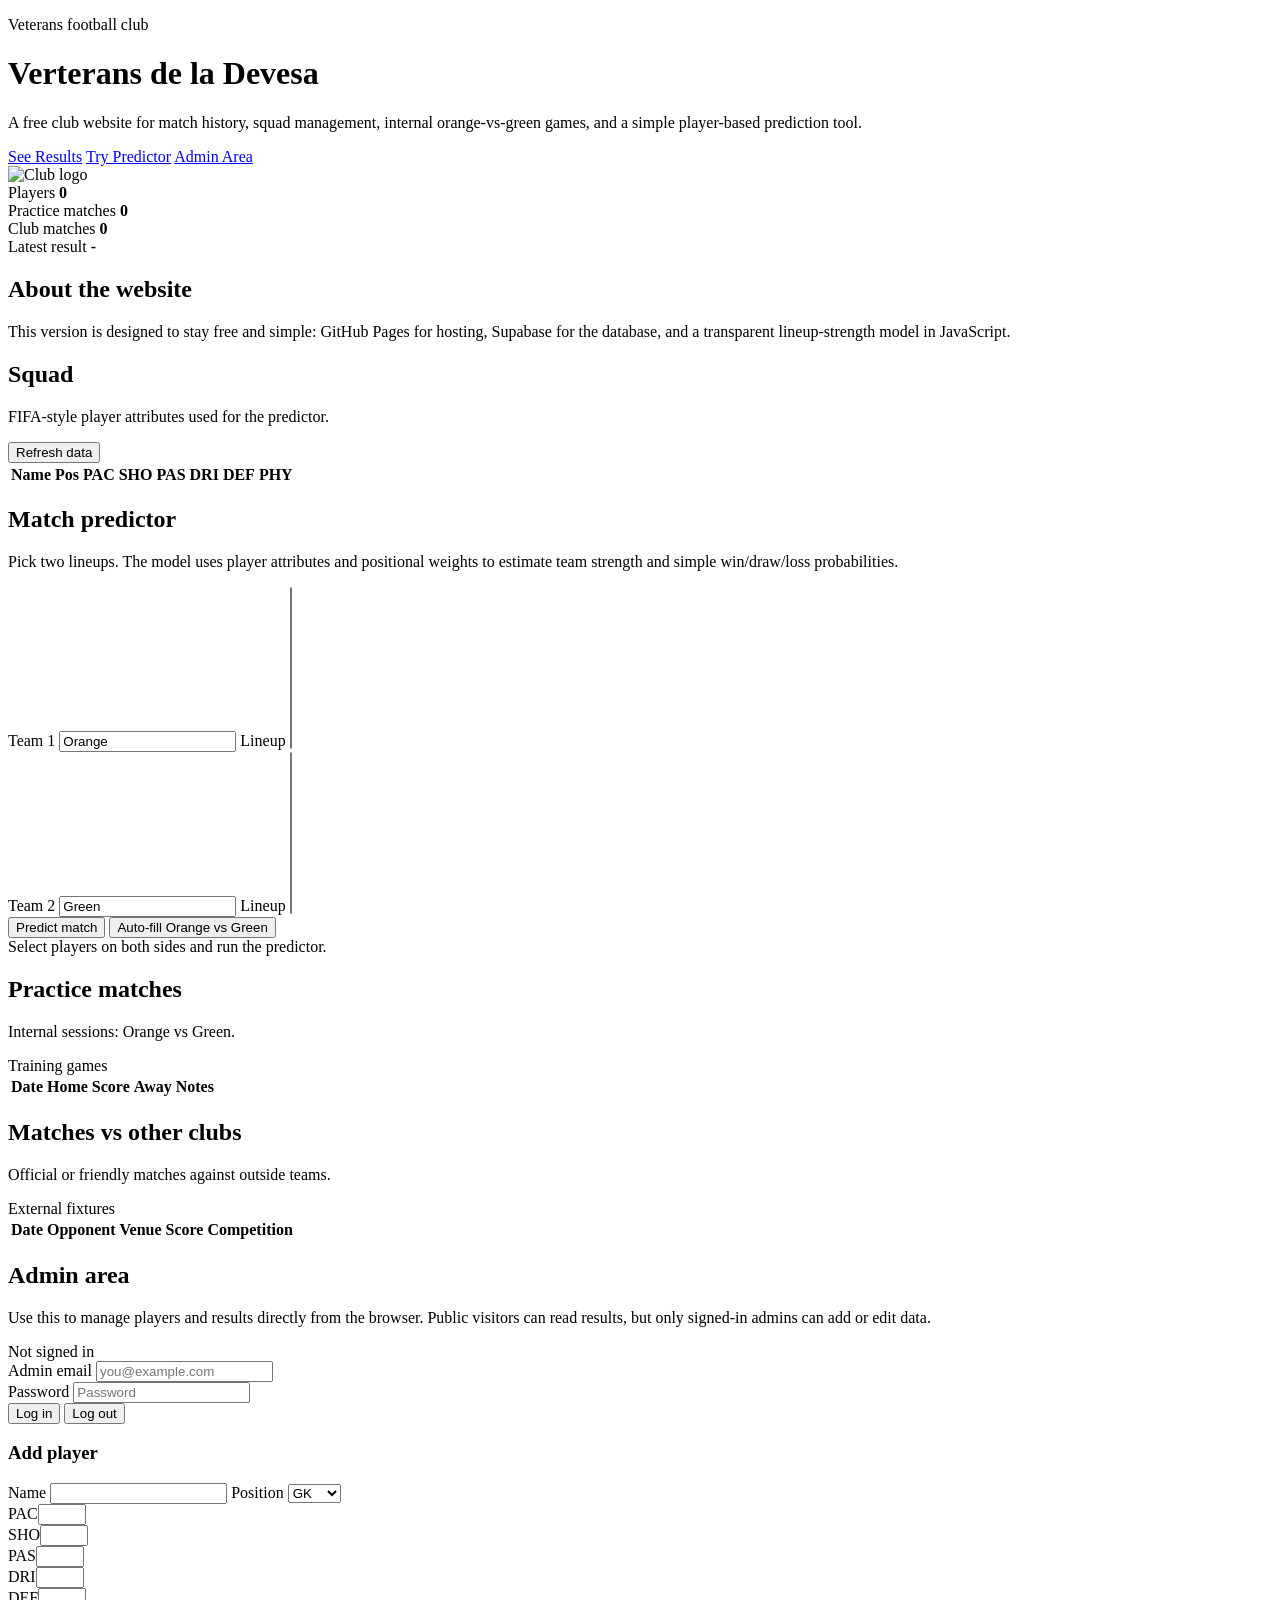
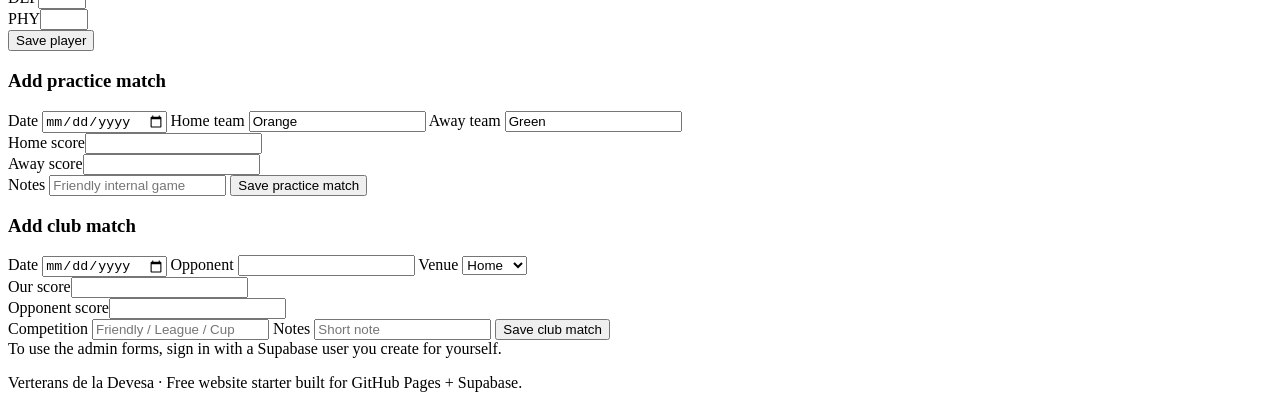
==== index.html @ 9b0118e9 "Update index.html" ====
<!DOCTYPE html>
<html lang="en">
<head>
  <meta charset="UTF-8" />
  <meta name="viewport" content="width=device-width, initial-scale=1.0" />
  <title>Verterans de la Devesa</title>
  <meta name="description" content="Official club page for Verterans de la Devesa: squad, practice matches, club fixtures, and a simple lineup predictor." />
  <link rel="stylesheet" href="styles.css" />
  <script src="https://cdn.jsdelivr.net/npm/@supabase/supabase-js@2"></script>
</head>
<body>
  <header class="hero">
    <div class="hero-inner">
      <div>
        <p class="eyebrow">Veterans football club</p>
        <h1>Verterans de la Devesa</h1>
        <p class="lead">A free club website for match history, squad management, internal orange-vs-green games, and a simple player-based prediction tool.</p>
        <div class="cta-row">
          <a href="#results" class="btn primary">See Results</a>
          <a href="#predictor" class="btn secondary">Try Predictor</a>
          <a href="#admin" class="btn ghost">Admin Area</a>
        </div>
      </div>
      <div class="logo-card">
        <img id="club-logo" src="logo-placeholder.jpeg" alt="Club logo" />
      </div>
    </div>
  </header>

  <main class="container">
    <section class="stats-grid">
      <article class="stat-card">
        <span class="stat-label">Players</span>
        <strong id="players-count">0</strong>
      </article>
      <article class="stat-card">
        <span class="stat-label">Practice matches</span>
        <strong id="practice-count">0</strong>
      </article>
      <article class="stat-card">
        <span class="stat-label">Club matches</span>
        <strong id="external-count">0</strong>
      </article>
      <article class="stat-card">
        <span class="stat-label">Latest result</span>
        <strong id="latest-result">-</strong>
      </article>
    </section>

    <section class="card" id="about">
      <div class="section-head stacked-mobile">
        <div>
          <h2>About the website</h2>
          <p class="muted">This version is designed to stay free and simple: GitHub Pages for hosting, Supabase for the database, and a transparent lineup-strength model in JavaScript.</p>
        </div>
      </div>
    </section>

    <section class="grid-2" id="squad">
      <div class="card">
        <div class="section-head stacked-mobile">
          <div>
            <h2>Squad</h2>
            <p class="muted">FIFA-style player attributes used for the predictor.</p>
          </div>
          <button id="refresh-players" class="btn small">Refresh data</button>
        </div>
        <div class="table-wrap">
          <table>
            <thead>
              <tr>
                <th>Name</th>
                <th>Pos</th>
                <th>PAC</th>
                <th>SHO</th>
                <th>PAS</th>
                <th>DRI</th>
                <th>DEF</th>
                <th>PHY</th>
              </tr>
            </thead>
            <tbody id="players-body"></tbody>
          </table>
        </div>
      </div>

      <div class="card" id="predictor">
        <h2>Match predictor</h2>
        <p class="muted">Pick two lineups. The model uses player attributes and positional weights to estimate team strength and simple win/draw/loss probabilities.</p>
        <div class="predictor-grid">
          <div>
            <label for="home-team-name">Team 1</label>
            <input id="home-team-name" value="Orange" />
            <label for="home-lineup">Lineup</label>
            <select id="home-lineup" multiple size="10"></select>
          </div>
          <div>
            <label for="away-team-name">Team 2</label>
            <input id="away-team-name" value="Green" />
            <label for="away-lineup">Lineup</label>
            <select id="away-lineup" multiple size="10"></select>
          </div>
        </div>
        <div class="predictor-actions">
          <button id="run-prediction" class="btn primary">Predict match</button>
          <button id="fill-practice-lineups" class="btn secondary">Auto-fill Orange vs Green</button>
        </div>
        <div id="prediction-result" class="result-box">Select players on both sides and run the predictor.</div>
      </div>
    </section>

    <section class="grid-2" id="results">
      <div class="card">
        <div class="section-head stacked-mobile">
          <div>
            <h2>Practice matches</h2>
            <p class="muted">Internal sessions: Orange vs Green.</p>
          </div>
          <span class="tag orange">Training games</span>
        </div>
        <div class="table-wrap">
          <table>
            <thead>
              <tr>
                <th>Date</th>
                <th>Home</th>
                <th>Score</th>
                <th>Away</th>
                <th>Notes</th>
              </tr>
            </thead>
            <tbody id="practice-body"></tbody>
          </table>
        </div>
      </div>

      <div class="card">
        <div class="section-head stacked-mobile">
          <div>
            <h2>Matches vs other clubs</h2>
            <p class="muted">Official or friendly matches against outside teams.</p>
          </div>
          <span class="tag green">External fixtures</span>
        </div>
        <div class="table-wrap">
          <table>
            <thead>
              <tr>
                <th>Date</th>
                <th>Opponent</th>
                <th>Venue</th>
                <th>Score</th>
                <th>Competition</th>
              </tr>
            </thead>
            <tbody id="external-body"></tbody>
          </table>
        </div>
      </div>
    </section>

    <section class="card" id="admin">
      <div class="section-head stacked-mobile">
        <div>
          <h2>Admin area</h2>
          <p class="muted">Use this to manage players and results directly from the browser. Public visitors can read results, but only signed-in admins can add or edit data.</p>
        </div>
        <div class="admin-status" id="auth-status">Not signed in</div>
      </div>

      <div class="admin-login-grid">
        <div>
          <label for="admin-email">Admin email</label>
          <input id="admin-email" type="email" placeholder="you@example.com" />
        </div>
        <div>
          <label for="admin-password">Password</label>
          <input id="admin-password" type="password" placeholder="Password" />
        </div>
      </div>
      <div class="cta-row admin-actions">
        <button id="login-btn" class="btn primary">Log in</button>
        <button id="logout-btn" class="btn secondary">Log out</button>
      </div>

      <div id="admin-panels" class="admin-panels hidden">
        <div class="grid-3">
          <form id="player-form" class="card inset-card">
            <h3>Add player</h3>
            <label>Name</label>
            <input name="name" required />
            <label>Position</label>
            <select name="position" required>
              <option value="GK">GK</option>
              <option value="CB">CB</option>
              <option value="LB">LB</option>
              <option value="RB">RB</option>
              <option value="CDM">CDM</option>
              <option value="CM">CM</option>
              <option value="CAM">CAM</option>
              <option value="LW">LW</option>
              <option value="RW">RW</option>
              <option value="ST">ST</option>
            </select>
            <div class="mini-grid">
              <div><label>PAC</label><input name="pace" type="number" min="1" max="99" required /></div>
              <div><label>SHO</label><input name="shooting" type="number" min="1" max="99" required /></div>
              <div><label>PAS</label><input name="passing" type="number" min="1" max="99" required /></div>
              <div><label>DRI</label><input name="dribbling" type="number" min="1" max="99" required /></div>
              <div><label>DEF</label><input name="defending" type="number" min="1" max="99" required /></div>
              <div><label>PHY</label><input name="physical" type="number" min="1" max="99" required /></div>
            </div>
            <button class="btn primary full-width" type="submit">Save player</button>
          </form>

          <form id="practice-form" class="card inset-card">
            <h3>Add practice match</h3>
            <label>Date</label>
            <input name="match_date" type="date" required />
            <label>Home team</label>
            <input name="home_team" value="Orange" required />
            <label>Away team</label>
            <input name="away_team" value="Green" required />
            <div class="mini-grid two-col">
              <div><label>Home score</label><input name="home_score" type="number" min="0" required /></div>
              <div><label>Away score</label><input name="away_score" type="number" min="0" required /></div>
            </div>
            <label>Notes</label>
            <input name="notes" placeholder="Friendly internal game" />
            <button class="btn primary full-width" type="submit">Save practice match</button>
          </form>

          <form id="external-form" class="card inset-card">
            <h3>Add club match</h3>
            <label>Date</label>
            <input name="match_date" type="date" required />
            <label>Opponent</label>
            <input name="opponent_name" required />
            <label>Venue</label>
            <select name="venue" required>
              <option value="Home">Home</option>
              <option value="Away">Away</option>
              <option value="Neutral">Neutral</option>
            </select>
            <div class="mini-grid two-col">
              <div><label>Our score</label><input name="our_score" type="number" min="0" required /></div>
              <div><label>Opponent score</label><input name="opponent_score" type="number" min="0" required /></div>
            </div>
            <label>Competition</label>
            <input name="competition" placeholder="Friendly / League / Cup" />
            <label>Notes</label>
            <input name="notes" placeholder="Short note" />
            <button class="btn primary full-width" type="submit">Save club match</button>
          </form>
        </div>
      </div>

      <div id="admin-message" class="result-box muted">To use the admin forms, sign in with a Supabase user you create for yourself.</div>
    </section>
  </main>

  <footer class="site-footer">
    <div class="container footer-inner">
      <p>Verterans de la Devesa · Free website starter built for GitHub Pages + Supabase.</p>
    </div>
  </footer>

  <script src="config.js"></script>
  <script src="app.js"></script>
</body>
</html>
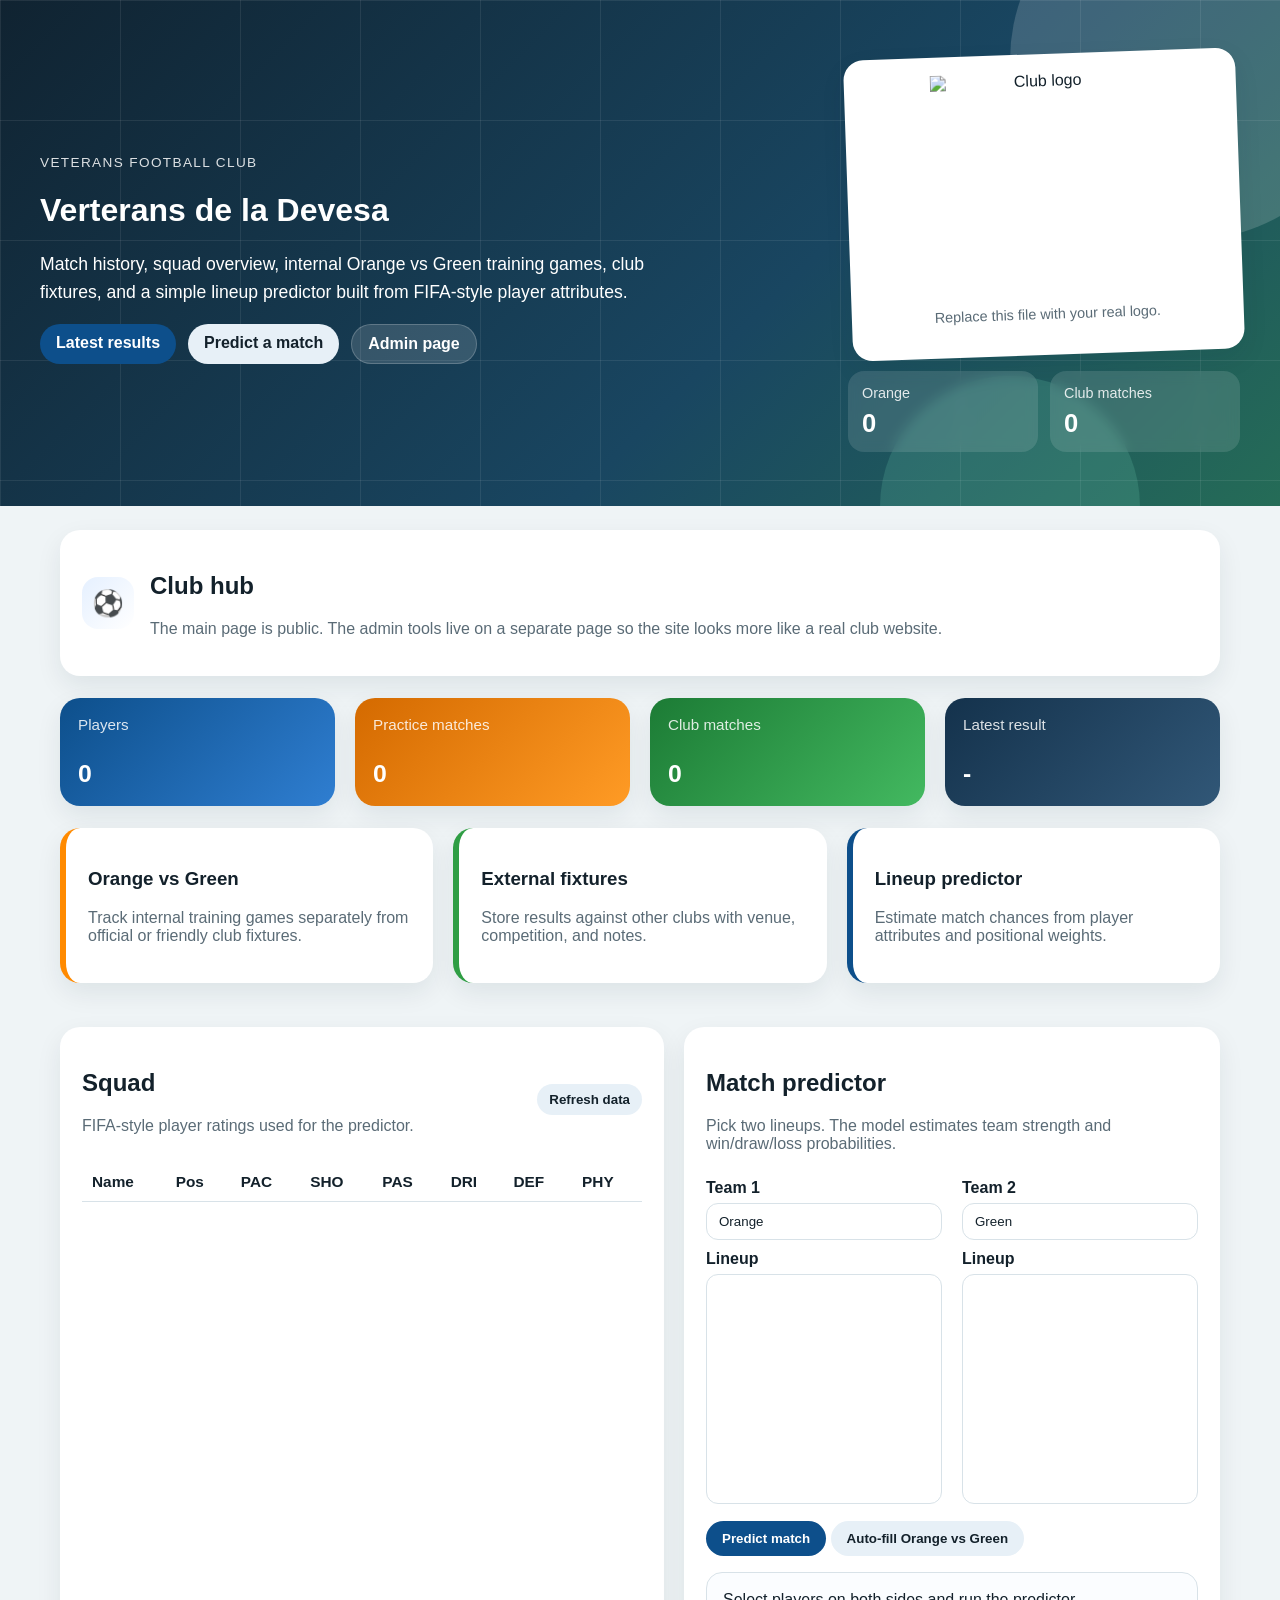
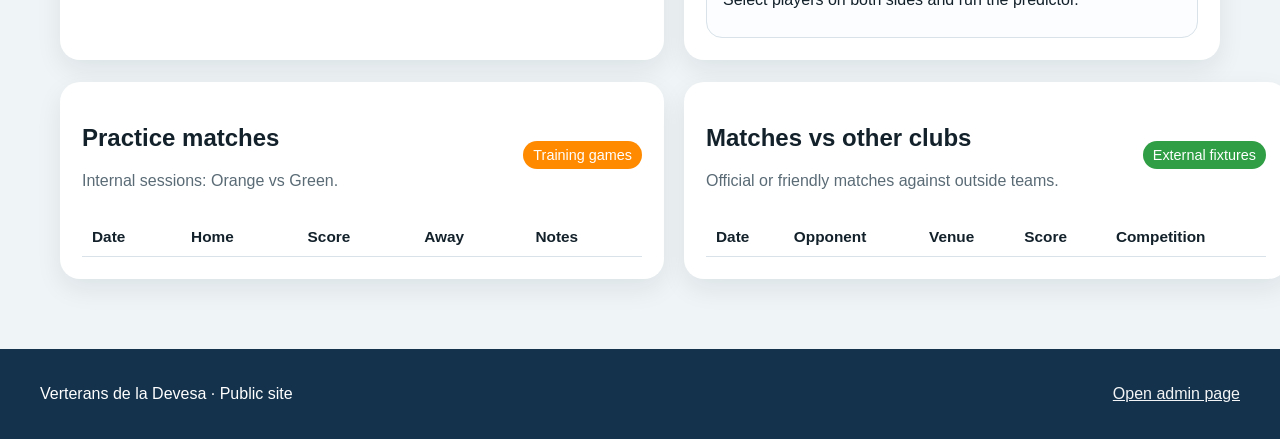
==== commit b797ee86: "updates" ====
--- a/index.html
+++ b/index.html
@@ -4,56 +4,79 @@
   <meta charset="UTF-8" />
   <meta name="viewport" content="width=device-width, initial-scale=1.0" />
   <title>Verterans de la Devesa</title>
-  <meta name="description" content="Official club page for Verterans de la Devesa: squad, practice matches, club fixtures, and a simple lineup predictor." />
+  <meta name="description" content="Official club page for Verterans de la Devesa: squad, match history, and a simple player-based match predictor." />
   <link rel="stylesheet" href="styles.css" />
   <script src="https://cdn.jsdelivr.net/npm/@supabase/supabase-js@2"></script>
 </head>
-<body>
-  <header class="hero">
+<body class="public-page">
+  <header class="hero hero-graphic">
+    <div class="hero-overlay"></div>
     <div class="hero-inner">
       <div>
         <p class="eyebrow">Veterans football club</p>
         <h1>Verterans de la Devesa</h1>
-        <p class="lead">A free club website for match history, squad management, internal orange-vs-green games, and a simple player-based prediction tool.</p>
+        <p class="lead">Match history, squad overview, internal Orange vs Green training games, club fixtures, and a simple lineup predictor built from FIFA-style player attributes.</p>
         <div class="cta-row">
-          <a href="#results" class="btn primary">See Results</a>
-          <a href="#predictor" class="btn secondary">Try Predictor</a>
-          <a href="#admin" class="btn ghost">Admin Area</a>
+          <a href="#results" class="btn primary">Latest results</a>
+          <a href="#predictor" class="btn secondary">Predict a match</a>
+          <a href="admin.html" class="btn ghost">Admin page</a>
         </div>
       </div>
-      <div class="logo-card">
-        <img id="club-logo" src="logo-placeholder.jpeg" alt="Club logo" />
+      <div class="hero-side">
+        <div class="logo-card floating-card">
+          <img id="club-logo" src="logo-placeholder.png" alt="Club logo" />
+          <p class="muted small-text">Replace this file with your real logo.</p>
+        </div>
+        <div class="mini-scoreboard">
+          <div><span>Orange</span><strong id="hero-practice-count">0</strong></div>
+          <div><span>Club matches</span><strong id="hero-external-count">0</strong></div>
+        </div>
       </div>
     </div>
+    <div class="pitch-lines"></div>
   </header>
 
   <main class="container">
+    <section class="feature-banner card">
+      <div class="feature-icon">⚽</div>
+      <div>
+        <h2>Club hub</h2>
+        <p class="muted">The main page is public. The admin tools live on a separate page so the site looks more like a real club website.</p>
+      </div>
+    </section>
+
     <section class="stats-grid">
-      <article class="stat-card">
+      <article class="stat-card gradient-blue">
         <span class="stat-label">Players</span>
         <strong id="players-count">0</strong>
       </article>
-      <article class="stat-card">
+      <article class="stat-card gradient-orange">
         <span class="stat-label">Practice matches</span>
         <strong id="practice-count">0</strong>
       </article>
-      <article class="stat-card">
+      <article class="stat-card gradient-green">
         <span class="stat-label">Club matches</span>
         <strong id="external-count">0</strong>
       </article>
-      <article class="stat-card">
+      <article class="stat-card gradient-dark">
         <span class="stat-label">Latest result</span>
         <strong id="latest-result">-</strong>
       </article>
     </section>
 
-    <section class="card" id="about">
-      <div class="section-head stacked-mobile">
-        <div>
-          <h2>About the website</h2>
-          <p class="muted">This version is designed to stay free and simple: GitHub Pages for hosting, Supabase for the database, and a transparent lineup-strength model in JavaScript.</p>
-        </div>
-      </div>
+    <section class="highlights-grid">
+      <article class="card accent-card accent-orange">
+        <h3>Orange vs Green</h3>
+        <p class="muted">Track internal training games separately from official or friendly club fixtures.</p>
+      </article>
+      <article class="card accent-card accent-green">
+        <h3>External fixtures</h3>
+        <p class="muted">Store results against other clubs with venue, competition, and notes.</p>
+      </article>
+      <article class="card accent-card accent-blue">
+        <h3>Lineup predictor</h3>
+        <p class="muted">Estimate match chances from player attributes and positional weights.</p>
+      </article>
     </section>
 
     <section class="grid-2" id="squad">
@@ -61,7 +84,7 @@
         <div class="section-head stacked-mobile">
           <div>
             <h2>Squad</h2>
-            <p class="muted">FIFA-style player attributes used for the predictor.</p>
+            <p class="muted">FIFA-style player ratings used for the predictor.</p>
           </div>
           <button id="refresh-players" class="btn small">Refresh data</button>
         </div>
@@ -86,7 +109,7 @@
 
       <div class="card" id="predictor">
         <h2>Match predictor</h2>
-        <p class="muted">Pick two lineups. The model uses player attributes and positional weights to estimate team strength and simple win/draw/loss probabilities.</p>
+        <p class="muted">Pick two lineups. The model estimates team strength and win/draw/loss probabilities.</p>
         <div class="predictor-grid">
           <div>
             <label for="home-team-name">Team 1</label>
@@ -158,110 +181,12 @@
         </div>
       </div>
     </section>
-
-    <section class="card" id="admin">
-      <div class="section-head stacked-mobile">
-        <div>
-          <h2>Admin area</h2>
-          <p class="muted">Use this to manage players and results directly from the browser. Public visitors can read results, but only signed-in admins can add or edit data.</p>
-        </div>
-        <div class="admin-status" id="auth-status">Not signed in</div>
-      </div>
-
-      <div class="admin-login-grid">
-        <div>
-          <label for="admin-email">Admin email</label>
-          <input id="admin-email" type="email" placeholder="you@example.com" />
-        </div>
-        <div>
-          <label for="admin-password">Password</label>
-          <input id="admin-password" type="password" placeholder="Password" />
-        </div>
-      </div>
-      <div class="cta-row admin-actions">
-        <button id="login-btn" class="btn primary">Log in</button>
-        <button id="logout-btn" class="btn secondary">Log out</button>
-      </div>
-
-      <div id="admin-panels" class="admin-panels hidden">
-        <div class="grid-3">
-          <form id="player-form" class="card inset-card">
-            <h3>Add player</h3>
-            <label>Name</label>
-            <input name="name" required />
-            <label>Position</label>
-            <select name="position" required>
-              <option value="GK">GK</option>
-              <option value="CB">CB</option>
-              <option value="LB">LB</option>
-              <option value="RB">RB</option>
-              <option value="CDM">CDM</option>
-              <option value="CM">CM</option>
-              <option value="CAM">CAM</option>
-              <option value="LW">LW</option>
-              <option value="RW">RW</option>
-              <option value="ST">ST</option>
-            </select>
-            <div class="mini-grid">
-              <div><label>PAC</label><input name="pace" type="number" min="1" max="99" required /></div>
-              <div><label>SHO</label><input name="shooting" type="number" min="1" max="99" required /></div>
-              <div><label>PAS</label><input name="passing" type="number" min="1" max="99" required /></div>
-              <div><label>DRI</label><input name="dribbling" type="number" min="1" max="99" required /></div>
-              <div><label>DEF</label><input name="defending" type="number" min="1" max="99" required /></div>
-              <div><label>PHY</label><input name="physical" type="number" min="1" max="99" required /></div>
-            </div>
-            <button class="btn primary full-width" type="submit">Save player</button>
-          </form>
-
-          <form id="practice-form" class="card inset-card">
-            <h3>Add practice match</h3>
-            <label>Date</label>
-            <input name="match_date" type="date" required />
-            <label>Home team</label>
-            <input name="home_team" value="Orange" required />
-            <label>Away team</label>
-            <input name="away_team" value="Green" required />
-            <div class="mini-grid two-col">
-              <div><label>Home score</label><input name="home_score" type="number" min="0" required /></div>
-              <div><label>Away score</label><input name="away_score" type="number" min="0" required /></div>
-            </div>
-            <label>Notes</label>
-            <input name="notes" placeholder="Friendly internal game" />
-            <button class="btn primary full-width" type="submit">Save practice match</button>
-          </form>
-
-          <form id="external-form" class="card inset-card">
-            <h3>Add club match</h3>
-            <label>Date</label>
-            <input name="match_date" type="date" required />
-            <label>Opponent</label>
-            <input name="opponent_name" required />
-            <label>Venue</label>
-            <select name="venue" required>
-              <option value="Home">Home</option>
-              <option value="Away">Away</option>
-              <option value="Neutral">Neutral</option>
-            </select>
-            <div class="mini-grid two-col">
-              <div><label>Our score</label><input name="our_score" type="number" min="0" required /></div>
-              <div><label>Opponent score</label><input name="opponent_score" type="number" min="0" required /></div>
-            </div>
-            <label>Competition</label>
-            <input name="competition" placeholder="Friendly / League / Cup" />
-            <label>Notes</label>
-            <input name="notes" placeholder="Short note" />
-            <button class="btn primary full-width" type="submit">Save club match</button>
-          </form>
-        </div>
-      </div>
-
-      <div id="admin-message" class="result-box muted">To use the admin forms, sign in with a Supabase user you create for yourself.</div>
-    </section>
   </main>
 
   <footer class="site-footer">
     <div class="container footer-inner">
-      <p>Verterans de la Devesa · Free website starter built for GitHub Pages + Supabase.</p>
+      <p>Verterans de la Devesa · Public site</p>
+      <a href="admin.html" class="footer-link">Open admin page</a>
     </div>
   </footer>
 
--- a/styles.css
+++ b/styles.css
@@ -0,0 +1,101 @@
+:root {
+  --bg: #eff4f6;
+  --card: #ffffff;
+  --text: #13212b;
+  --muted: #5a6b76;
+  --line: #d8e2e8;
+  --primary: #0d4f8b;
+  --primary-2: #14324c;
+  --orange: #ff8a00;
+  --green: #2f9e44;
+  --danger: #ba2d2d;
+  --success: #16794a;
+}
+* { box-sizing: border-box; }
+html { scroll-behavior: smooth; }
+body { margin: 0; font-family: Inter, Arial, sans-serif; color: var(--text); background: var(--bg); }
+a { color: inherit; }
+.hero { position: relative; overflow: hidden; background: linear-gradient(135deg, #102331, #194661 60%, #256c57); color: white; padding: 54px 20px; }
+.hero-graphic::before, .hero-graphic::after { content: ''; position: absolute; border-radius: 50%; opacity: .16; }
+.hero-graphic::before { width: 360px; height: 360px; background: #fff; right: -90px; top: -120px; }
+.hero-graphic::after { width: 260px; height: 260px; background: #7ee7c1; right: 140px; bottom: -130px; }
+.pitch-lines { position: absolute; inset: 0; background-image: linear-gradient(rgba(255,255,255,.08) 1px, transparent 1px), linear-gradient(90deg, rgba(255,255,255,.08) 1px, transparent 1px); background-size: 120px 120px; pointer-events: none; }
+.hero-inner, .container { max-width: 1200px; margin: 0 auto; position: relative; z-index: 1; }
+.hero-inner { display: grid; grid-template-columns: 2fr 1fr; gap: 24px; align-items: center; }
+.eyebrow { text-transform: uppercase; letter-spacing: .10em; opacity: .85; font-size: .85rem; }
+.eyebrow.dark { color: var(--primary); }
+.lead { font-size: 1.1rem; line-height: 1.6; max-width: 62ch; }
+.logo-card, .card, .stat-card { background: var(--card); border-radius: 20px; box-shadow: 0 10px 26px rgba(16, 35, 49, .08); }
+.logo-card { color: var(--text); padding: 18px; text-align: center; }
+.logo-card img { width: 100%; max-width: 220px; aspect-ratio: 1; object-fit: contain; display: block; margin: 0 auto 12px; }
+.floating-card { transform: rotate(-2deg); }
+.hero-side { display: grid; gap: 16px; }
+.mini-scoreboard { display: grid; grid-template-columns: 1fr 1fr; gap: 12px; }
+.mini-scoreboard > div { background: rgba(255,255,255,.12); backdrop-filter: blur(6px); border-radius: 16px; padding: 14px; }
+.mini-scoreboard span { display: block; font-size: .9rem; opacity: .86; }
+.mini-scoreboard strong { display: block; margin-top: 8px; font-size: 1.6rem; }
+.container { padding: 24px 20px 48px; }
+.card { padding: 22px; margin-bottom: 22px; }
+.inset-card { background: #fbfdff; border: 1px solid var(--line); box-shadow: none; margin-bottom: 0; }
+.feature-banner { display: flex; align-items: center; gap: 16px; }
+.feature-icon { width: 52px; height: 52px; border-radius: 16px; display: grid; place-items: center; font-size: 1.6rem; background: linear-gradient(135deg, #e5f0ff, #ffffff); }
+.stats-grid, .grid-2, .grid-3, .predictor-grid, .mini-grid, .admin-login-grid, .highlights-grid { display: grid; gap: 20px; }
+.stats-grid { grid-template-columns: repeat(4, 1fr); margin-bottom: 22px; }
+.highlights-grid { grid-template-columns: repeat(3, 1fr); margin-bottom: 22px; }
+.stat-card { padding: 18px; min-height: 108px; display: flex; flex-direction: column; justify-content: space-between; color: white; }
+.gradient-blue { background: linear-gradient(135deg, #0d4f8b, #2f7ed1); }
+.gradient-orange { background: linear-gradient(135deg, #d46a00, #ff9b25); }
+.gradient-green { background: linear-gradient(135deg, #1c7b35, #43b960); }
+.gradient-dark { background: linear-gradient(135deg, #14324c, #315777); }
+.stat-label { color: rgba(255,255,255,.85); font-size: .95rem; }
+.stat-card strong { font-size: 1.55rem; }
+.grid-2 { grid-template-columns: 1fr 1fr; }
+.grid-3 { grid-template-columns: repeat(3, 1fr); }
+.predictor-grid, .admin-login-grid { grid-template-columns: 1fr 1fr; }
+.mini-grid { grid-template-columns: repeat(3, 1fr); }
+.mini-grid.two-col { grid-template-columns: 1fr 1fr; }
+.section-head { display: flex; justify-content: space-between; align-items: center; gap: 12px; margin-bottom: 12px; }
+.btn { border: none; border-radius: 999px; padding: 10px 16px; cursor: pointer; text-decoration: none; display: inline-block; font-weight: 600; }
+.btn.primary { background: var(--primary); color: white; }
+.btn.secondary, .btn.small { background: #e7f0f7; color: var(--text); }
+.btn.ghost { background: rgba(255,255,255,.14); color: white; border: 1px solid rgba(255,255,255,.2); }
+.btn.small { padding: 8px 12px; }
+.btn.danger { background: #ffe7e7; color: #8f1d1d; }
+.cta-row { display: flex; flex-wrap: wrap; gap: 12px; margin-top: 18px; }
+.table-wrap { overflow-x: auto; }
+table { width: 100%; border-collapse: collapse; min-width: 560px; }
+th, td { text-align: left; padding: 10px; border-bottom: 1px solid var(--line); font-size: .96rem; }
+label { display: block; margin: 10px 0 6px; font-weight: 600; }
+input, select { width: 100%; border: 1px solid var(--line); border-radius: 12px; padding: 10px 12px; background: white; color: var(--text); }
+select[multiple] { min-height: 230px; }
+.predictor-actions, .admin-actions { margin-top: 16px; }
+.result-box { margin-top: 16px; padding: 14px 16px; border: 1px solid var(--line); border-radius: 16px; background: #fbfdff; min-height: 66px; line-height: 1.6; }
+.tag { display: inline-block; border-radius: 999px; padding: 6px 10px; font-size: .9rem; color: white; white-space: nowrap; }
+.tag.orange { background: var(--orange); }
+.tag.green { background: var(--green); }
+.admin-status { padding: 8px 12px; border-radius: 999px; background: #eef6ff; font-weight: 600; }
+.hidden { display: none !important; }
+.full-width { width: 100%; margin-top: 14px; }
+.muted { color: var(--muted); }
+.small-text { font-size: .9rem; }
+.site-footer { padding: 20px; background: var(--primary-2); color: white; }
+.footer-inner { padding: 0; display:flex; justify-content:space-between; align-items:center; gap:12px; }
+.footer-link { opacity:.95; }
+.success { color: var(--success); }
+.error { color: var(--danger); }
+.accent-card { border-left: 6px solid transparent; }
+.accent-card.accent-orange { border-left-color: var(--orange); }
+.accent-card.accent-green { border-left-color: var(--green); }
+.accent-card.accent-blue { border-left-color: var(--primary); }
+.admin-topbar { background: white; border-bottom: 1px solid var(--line); }
+.admin-topbar-inner { display:flex; justify-content:space-between; align-items:center; gap:20px; padding-top:22px; padding-bottom:22px; }
+.list-stack { display:grid; gap:12px; }
+.manage-item { border:1px solid var(--line); border-radius:16px; padding:12px; background:#fbfdff; }
+.manage-item h4 { margin:0 0 6px; }
+.manage-item p { margin: 4px 0; }
+.item-actions { margin-top:10px; display:flex; justify-content:flex-end; }
+@media (max-width: 980px) {
+  .hero-inner, .grid-2, .grid-3, .predictor-grid, .stats-grid, .mini-grid, .admin-login-grid, .highlights-grid, .mini-scoreboard, .admin-topbar-inner, .feature-banner { grid-template-columns: 1fr; display:grid; }
+  .stacked-mobile { align-items: flex-start; }
+  .footer-inner { flex-direction:column; align-items:flex-start; }
+}
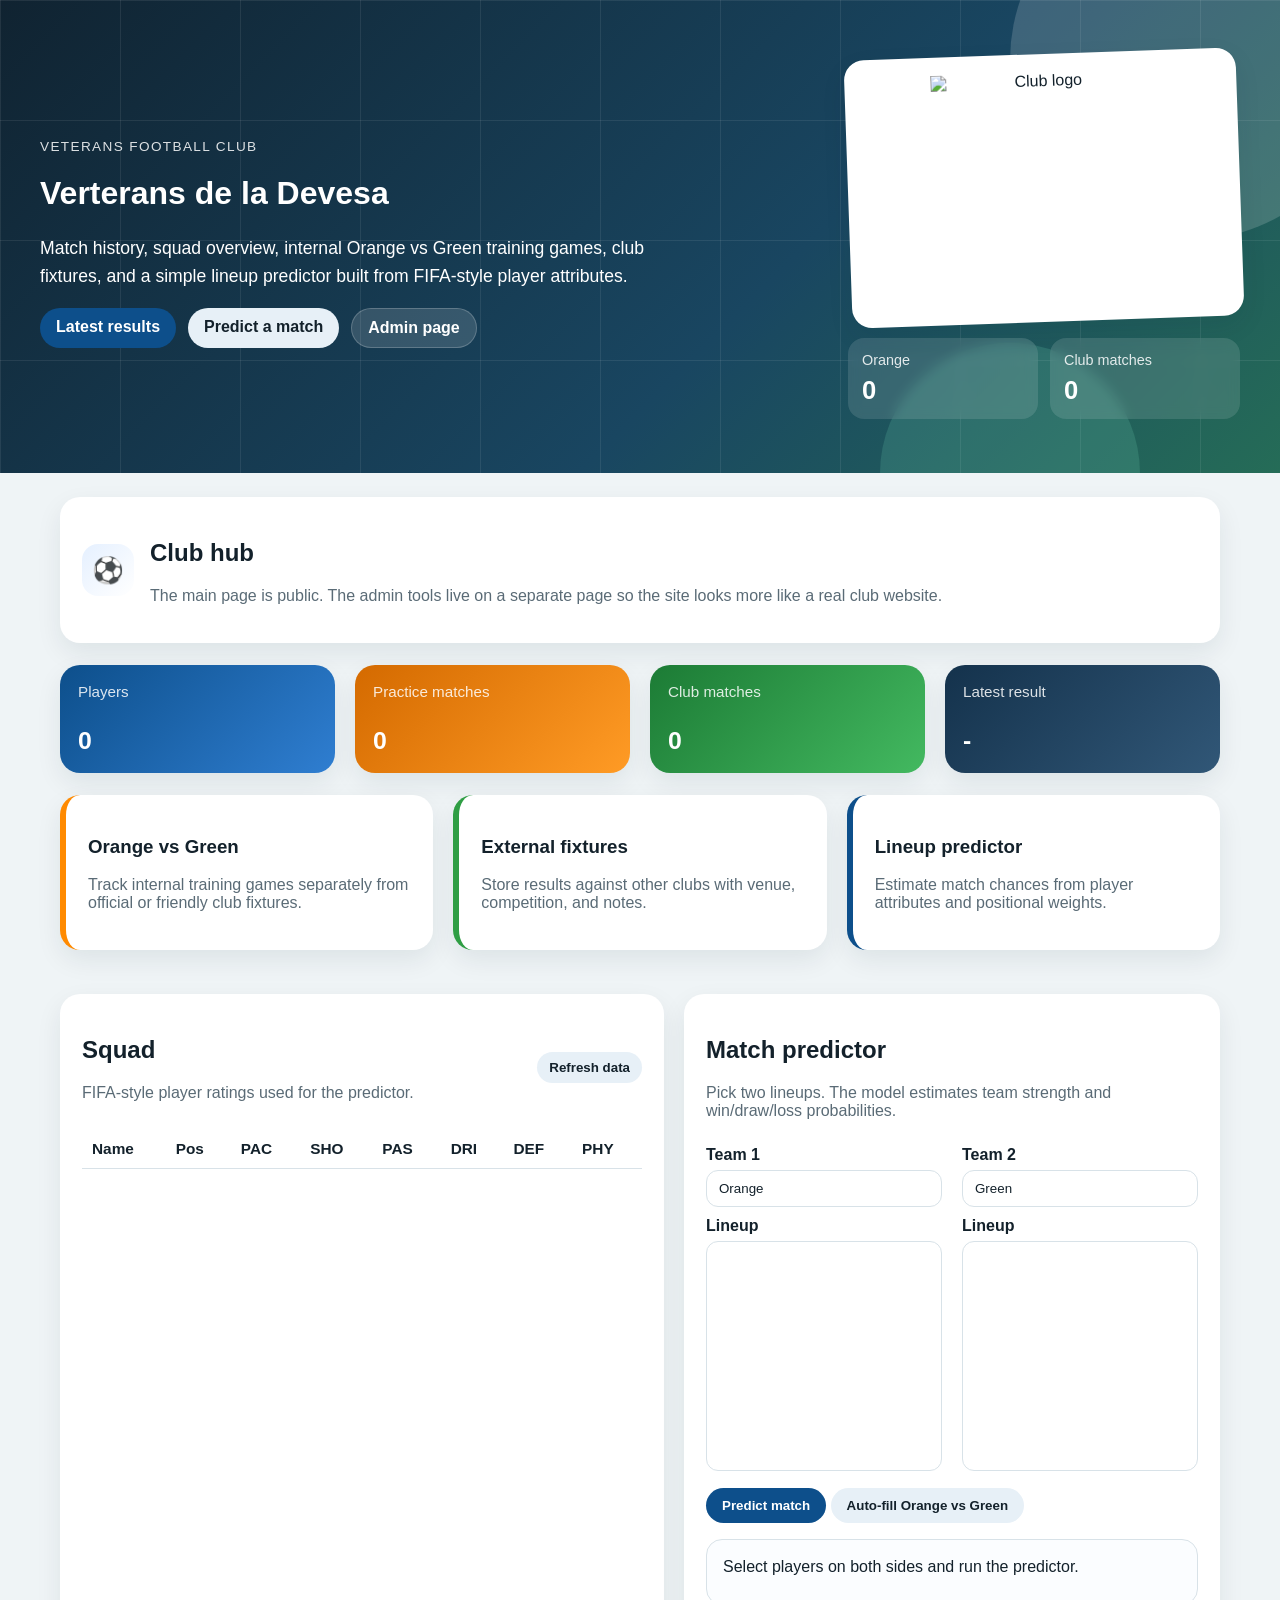
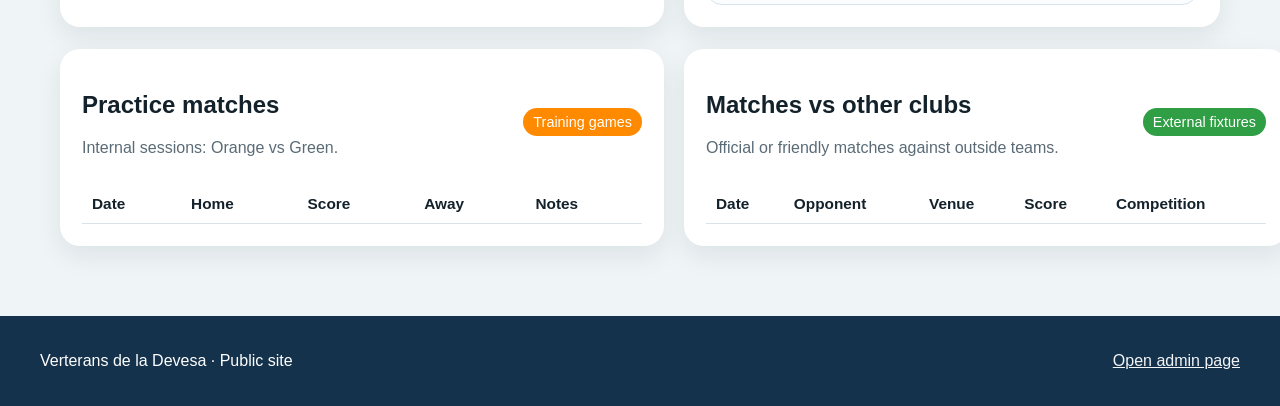
==== commit 1243d396: "Update index.html" ====
--- a/index.html
+++ b/index.html
@@ -24,8 +24,7 @@
       </div>
       <div class="hero-side">
         <div class="logo-card floating-card">
-          <img id="club-logo" src="logo-placeholder.png" alt="Club logo" />
-          <p class="muted small-text">Replace this file with your real logo.</p>
+          <img id="club-logo" src="logo-placeholder.jpeg" alt="Club logo" />
         </div>
         <div class="mini-scoreboard">
           <div><span>Orange</span><strong id="hero-practice-count">0</strong></div>
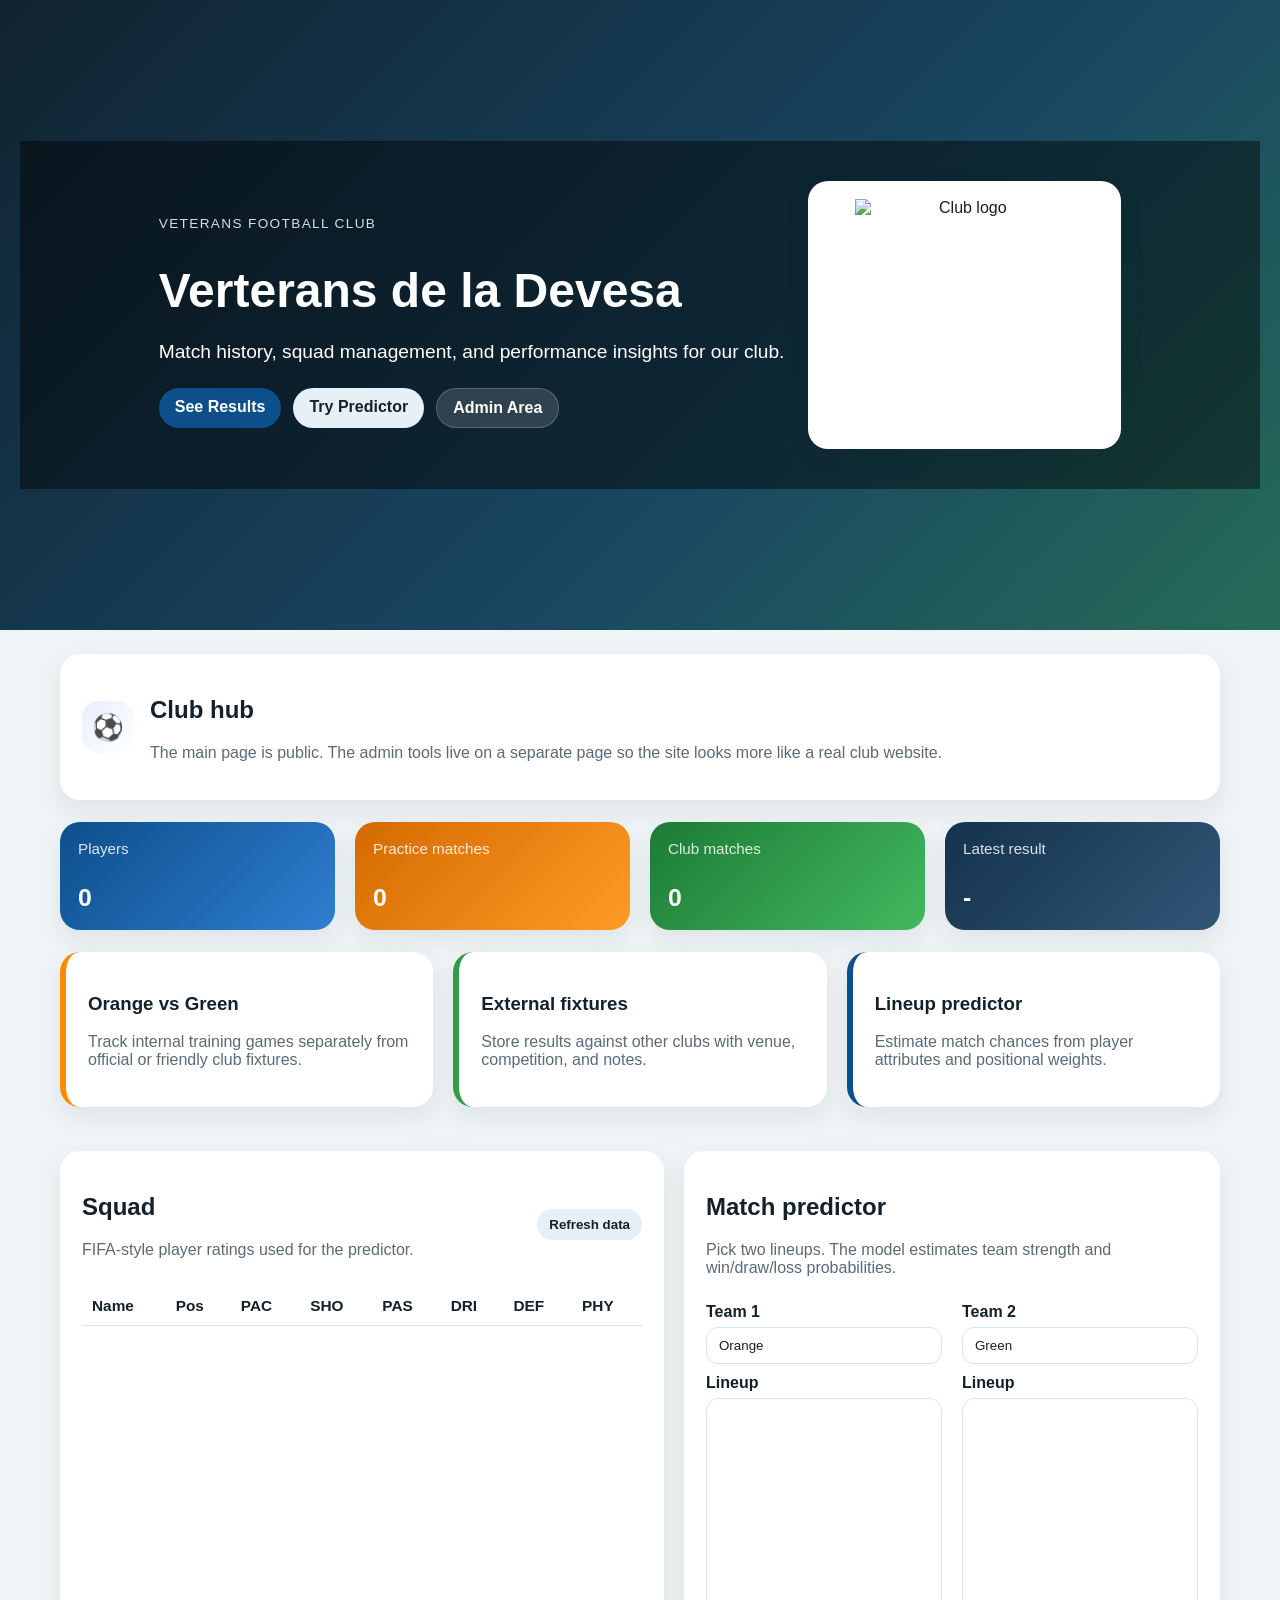
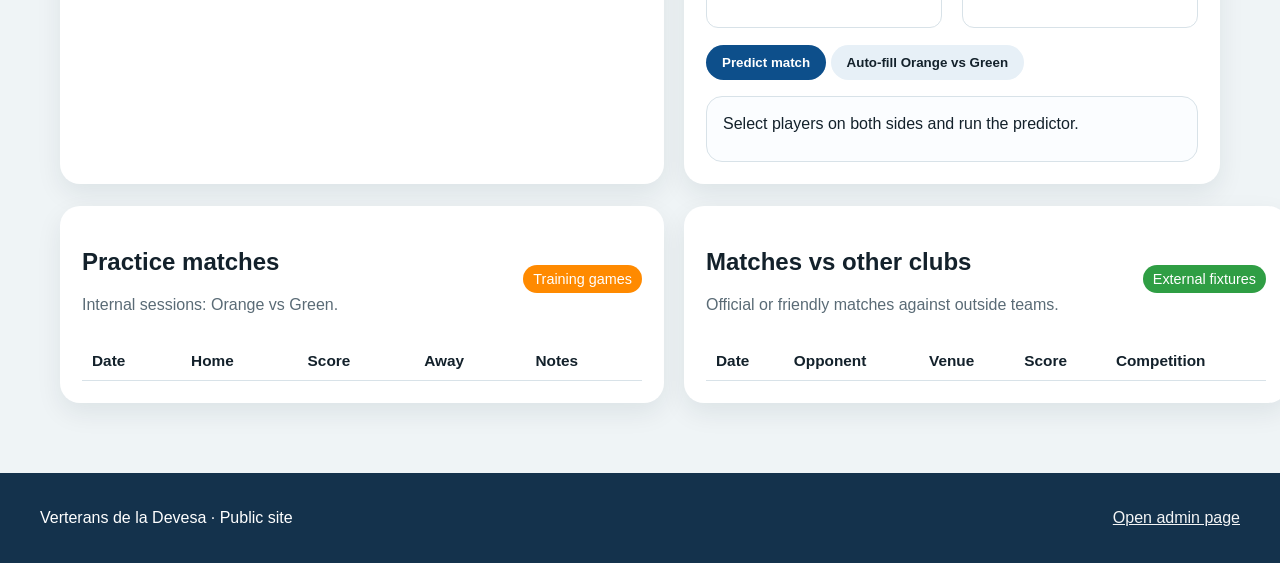
==== commit c45063fe: "Update index.html" ====
--- a/index.html
+++ b/index.html
@@ -9,31 +9,28 @@
   <script src="https://cdn.jsdelivr.net/npm/@supabase/supabase-js@2"></script>
 </head>
 <body class="public-page">
-  <header class="hero hero-graphic">
-    <div class="hero-overlay"></div>
+<header class="hero">
+  <div class="hero-overlay">
     <div class="hero-inner">
-      <div>
+      <div class="hero-text">
         <p class="eyebrow">Veterans football club</p>
         <h1>Verterans de la Devesa</h1>
-        <p class="lead">Match history, squad overview, internal Orange vs Green training games, club fixtures, and a simple lineup predictor built from FIFA-style player attributes.</p>
+        <p class="lead">
+          Match history, squad management, and performance insights for our club.
+        </p>
         <div class="cta-row">
-          <a href="#results" class="btn primary">Latest results</a>
-          <a href="#predictor" class="btn secondary">Predict a match</a>
-          <a href="admin.html" class="btn ghost">Admin page</a>
+          <a href="#results" class="btn primary">See Results</a>
+          <a href="#predictor" class="btn secondary">Try Predictor</a>
+          <a href="admin.html" class="btn ghost">Admin Area</a>
         </div>
       </div>
-      <div class="hero-side">
-        <div class="logo-card floating-card">
-          <img id="club-logo" src="logo-placeholder.jpeg" alt="Club logo" />
-        </div>
-        <div class="mini-scoreboard">
-          <div><span>Orange</span><strong id="hero-practice-count">0</strong></div>
-          <div><span>Club matches</span><strong id="hero-external-count">0</strong></div>
-        </div>
+
+      <div class="logo-card">
+        <img id="club-logo" src="logo-placeholder.jpeg" alt="Club logo" />
       </div>
     </div>
-    <div class="pitch-lines"></div>
-  </header>
+  </div>
+</header>
 
   <main class="container">
     <section class="feature-banner card">
--- a/styles.css
+++ b/styles.css
@@ -15,6 +15,38 @@
 html { scroll-behavior: smooth; }
 body { margin: 0; font-family: Inter, Arial, sans-serif; color: var(--text); background: var(--bg); }
 a { color: inherit; }
+.hero {
+  position: relative;
+  min-height: 70vh;
+  background: url('team-photo.jpeg') center/cover no-repeat;
+  display: flex;
+  align-items: center;
+  justify-content: center;
+}
+
+.hero-overlay {
+  width: 100%;
+  height: 100%;
+  background: rgba(0, 0, 0, 0.45); /* dark overlay */
+  display: flex;
+  align-items: center;
+}
+
+.hero-inner {
+  color: white;
+  padding: 40px;
+  max-width: 900px;
+}
+
+.hero h1 {
+  font-size: 3rem;
+  margin-bottom: 10px;
+}
+
+.hero .lead {
+  font-size: 1.2rem;
+  margin-bottom: 20px;
+}
 .hero { position: relative; overflow: hidden; background: linear-gradient(135deg, #102331, #194661 60%, #256c57); color: white; padding: 54px 20px; }
 .hero-graphic::before, .hero-graphic::after { content: ''; position: absolute; border-radius: 50%; opacity: .16; }
 .hero-graphic::before { width: 360px; height: 360px; background: #fff; right: -90px; top: -120px; }
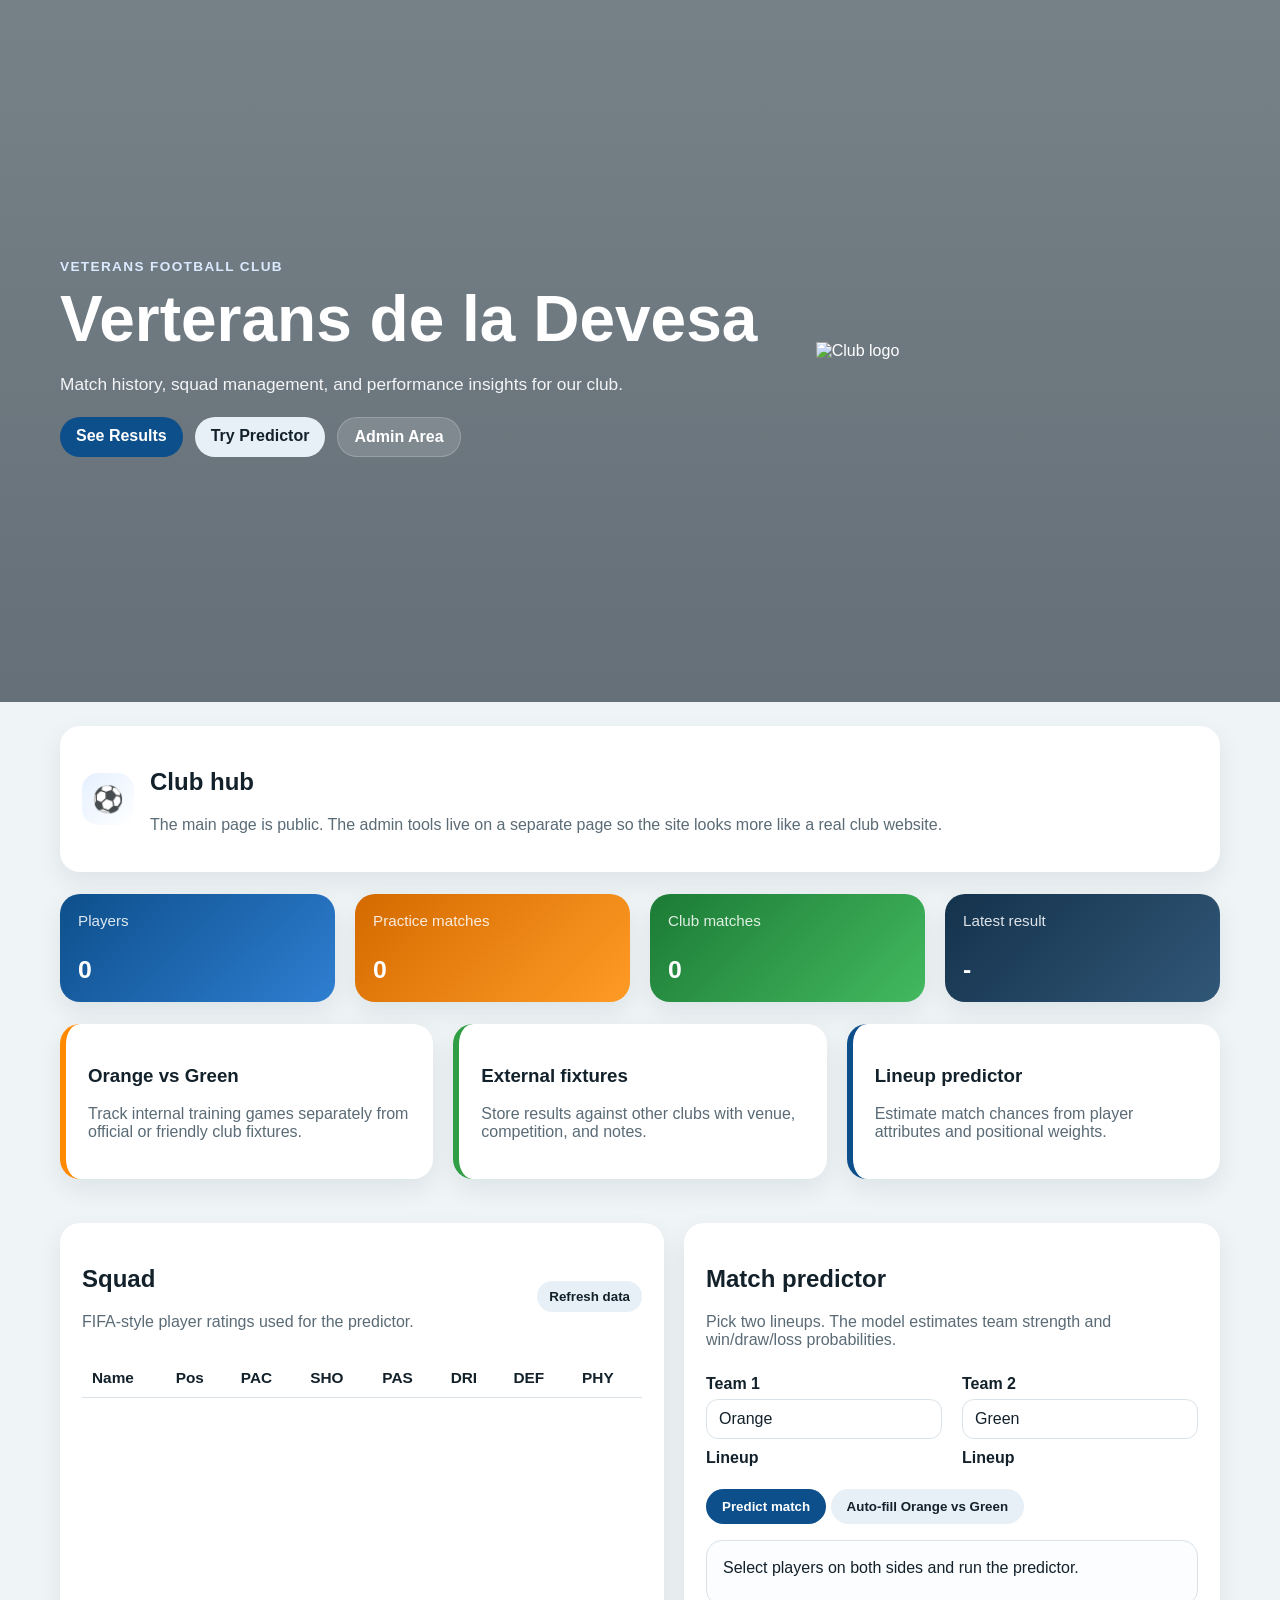
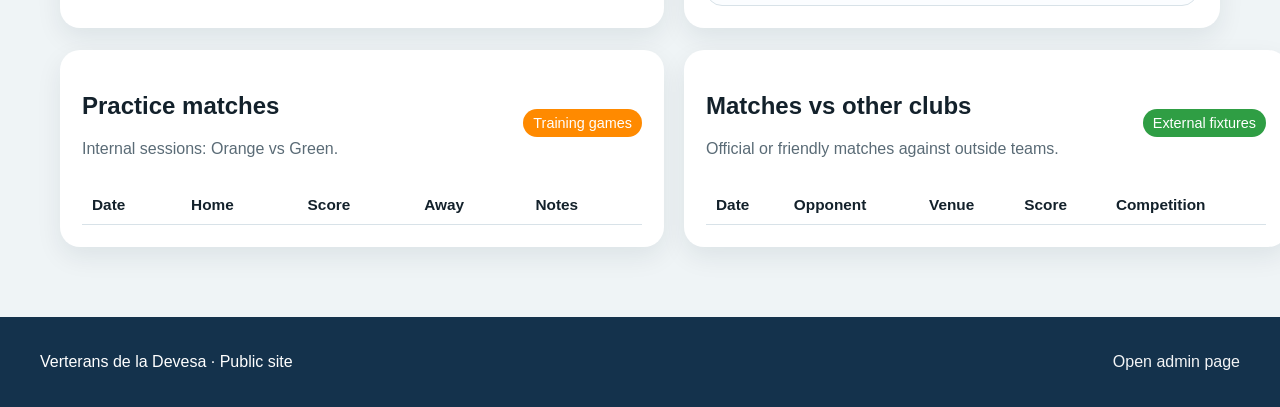
==== commit c5f40426: "Update index.html" ====
--- a/index.html
+++ b/index.html
@@ -25,8 +25,8 @@
         </div>
       </div>
 
-      <div class="logo-card">
-        <img id="club-logo" src="logo-placeholder.jpeg" alt="Club logo" />
+      <div class="hero-logo">
+        <img src="logo-placeholder.jpeg" alt="Club logo">
       </div>
     </div>
   </div>
@@ -111,13 +111,13 @@
             <label for="home-team-name">Team 1</label>
             <input id="home-team-name" value="Orange" />
             <label for="home-lineup">Lineup</label>
-            <select id="home-lineup" multiple size="10"></select>
+            <div id="home-lineup" class="lineup-box"></div>
           </div>
           <div>
             <label for="away-team-name">Team 2</label>
             <input id="away-team-name" value="Green" />
             <label for="away-lineup">Lineup</label>
-            <select id="away-lineup" multiple size="10"></select>
+            <div id="away-lineup" class="lineup-box"></div>
           </div>
         </div>
         <div class="predictor-actions">
--- a/styles.css
+++ b/styles.css
@@ -1,6 +1,7 @@
 :root {
   --bg: #eff4f6;
   --card: #ffffff;
+  --card-soft: #fbfdff;
   --text: #13212b;
   --muted: #5a6b76;
   --line: #d8e2e8;
@@ -10,124 +11,559 @@
   --green: #2f9e44;
   --danger: #ba2d2d;
   --success: #16794a;
-}
-* { box-sizing: border-box; }
-html { scroll-behavior: smooth; }
-body { margin: 0; font-family: Inter, Arial, sans-serif; color: var(--text); background: var(--bg); }
-a { color: inherit; }
+  --shadow: 0 10px 26px rgba(16, 35, 49, 0.08);
+  --radius-lg: 20px;
+  --radius-md: 16px;
+  --radius-sm: 12px;
+}
+
+* {
+  box-sizing: border-box;
+}
+
+html {
+  scroll-behavior: smooth;
+}
+
+body {
+  margin: 0;
+  font-family: Inter, Arial, sans-serif;
+  color: var(--text);
+  background: var(--bg);
+}
+
+a {
+  color: inherit;
+  text-decoration: none;
+}
+
+img {
+  max-width: 100%;
+  display: block;
+}
+
+.container,
+.hero-inner,
+.admin-topbar-inner {
+  max-width: 1200px;
+  margin: 0 auto;
+}
+
+.container {
+  padding: 24px 20px 48px;
+}
+
+/* Hero */
 .hero {
   position: relative;
-  min-height: 70vh;
-  background: url('team-photo.jpeg') center/cover no-repeat;
+  min-height: 78vh;
+  overflow: hidden;
+  color: white;
+  background:
+    linear-gradient(rgba(8, 23, 35, 0.52), rgba(8, 23, 35, 0.60)),
+    url("team-foto.jpeg");
+  background-size: cover;
+  background-position: center;
+  background-repeat: no-repeat;
+}
+
+.hero-overlay {
+  min-height: 78vh;
   display: flex;
   align-items: center;
-  justify-content: center;
-}
-
-.hero-overlay {
+  position: relative;
+  z-index: 1;
+}
+
+.hero-inner {
   width: 100%;
-  height: 100%;
-  background: rgba(0, 0, 0, 0.45); /* dark overlay */
-  display: flex;
+  padding: 56px 20px;
+  display: grid;
+  grid-template-columns: 1.8fr 1fr;
+  gap: 28px;
   align-items: center;
 }
 
-.hero-inner {
-  color: white;
-  padding: 40px;
-  max-width: 900px;
-}
-
-.hero h1 {
-  font-size: 3rem;
-  margin-bottom: 10px;
-}
-
-.hero .lead {
-  font-size: 1.2rem;
-  margin-bottom: 20px;
-}
-.hero { position: relative; overflow: hidden; background: linear-gradient(135deg, #102331, #194661 60%, #256c57); color: white; padding: 54px 20px; }
-.hero-graphic::before, .hero-graphic::after { content: ''; position: absolute; border-radius: 50%; opacity: .16; }
-.hero-graphic::before { width: 360px; height: 360px; background: #fff; right: -90px; top: -120px; }
-.hero-graphic::after { width: 260px; height: 260px; background: #7ee7c1; right: 140px; bottom: -130px; }
-.pitch-lines { position: absolute; inset: 0; background-image: linear-gradient(rgba(255,255,255,.08) 1px, transparent 1px), linear-gradient(90deg, rgba(255,255,255,.08) 1px, transparent 1px); background-size: 120px 120px; pointer-events: none; }
-.hero-inner, .container { max-width: 1200px; margin: 0 auto; position: relative; z-index: 1; }
-.hero-inner { display: grid; grid-template-columns: 2fr 1fr; gap: 24px; align-items: center; }
-.eyebrow { text-transform: uppercase; letter-spacing: .10em; opacity: .85; font-size: .85rem; }
-.eyebrow.dark { color: var(--primary); }
-.lead { font-size: 1.1rem; line-height: 1.6; max-width: 62ch; }
-.logo-card, .card, .stat-card { background: var(--card); border-radius: 20px; box-shadow: 0 10px 26px rgba(16, 35, 49, .08); }
-.logo-card { color: var(--text); padding: 18px; text-align: center; }
-.logo-card img { width: 100%; max-width: 220px; aspect-ratio: 1; object-fit: contain; display: block; margin: 0 auto 12px; }
-.floating-card { transform: rotate(-2deg); }
-.hero-side { display: grid; gap: 16px; }
-.mini-scoreboard { display: grid; grid-template-columns: 1fr 1fr; gap: 12px; }
-.mini-scoreboard > div { background: rgba(255,255,255,.12); backdrop-filter: blur(6px); border-radius: 16px; padding: 14px; }
-.mini-scoreboard span { display: block; font-size: .9rem; opacity: .86; }
-.mini-scoreboard strong { display: block; margin-top: 8px; font-size: 1.6rem; }
-.container { padding: 24px 20px 48px; }
-.card { padding: 22px; margin-bottom: 22px; }
-.inset-card { background: #fbfdff; border: 1px solid var(--line); box-shadow: none; margin-bottom: 0; }
-.feature-banner { display: flex; align-items: center; gap: 16px; }
-.feature-icon { width: 52px; height: 52px; border-radius: 16px; display: grid; place-items: center; font-size: 1.6rem; background: linear-gradient(135deg, #e5f0ff, #ffffff); }
-.stats-grid, .grid-2, .grid-3, .predictor-grid, .mini-grid, .admin-login-grid, .highlights-grid { display: grid; gap: 20px; }
-.stats-grid { grid-template-columns: repeat(4, 1fr); margin-bottom: 22px; }
-.highlights-grid { grid-template-columns: repeat(3, 1fr); margin-bottom: 22px; }
-.stat-card { padding: 18px; min-height: 108px; display: flex; flex-direction: column; justify-content: space-between; color: white; }
-.gradient-blue { background: linear-gradient(135deg, #0d4f8b, #2f7ed1); }
-.gradient-orange { background: linear-gradient(135deg, #d46a00, #ff9b25); }
-.gradient-green { background: linear-gradient(135deg, #1c7b35, #43b960); }
-.gradient-dark { background: linear-gradient(135deg, #14324c, #315777); }
-.stat-label { color: rgba(255,255,255,.85); font-size: .95rem; }
-.stat-card strong { font-size: 1.55rem; }
-.grid-2 { grid-template-columns: 1fr 1fr; }
-.grid-3 { grid-template-columns: repeat(3, 1fr); }
-.predictor-grid, .admin-login-grid { grid-template-columns: 1fr 1fr; }
-.mini-grid { grid-template-columns: repeat(3, 1fr); }
-.mini-grid.two-col { grid-template-columns: 1fr 1fr; }
-.section-head { display: flex; justify-content: space-between; align-items: center; gap: 12px; margin-bottom: 12px; }
-.btn { border: none; border-radius: 999px; padding: 10px 16px; cursor: pointer; text-decoration: none; display: inline-block; font-weight: 600; }
-.btn.primary { background: var(--primary); color: white; }
-.btn.secondary, .btn.small { background: #e7f0f7; color: var(--text); }
-.btn.ghost { background: rgba(255,255,255,.14); color: white; border: 1px solid rgba(255,255,255,.2); }
-.btn.small { padding: 8px 12px; }
-.btn.danger { background: #ffe7e7; color: #8f1d1d; }
-.cta-row { display: flex; flex-wrap: wrap; gap: 12px; margin-top: 18px; }
-.table-wrap { overflow-x: auto; }
-table { width: 100%; border-collapse: collapse; min-width: 560px; }
-th, td { text-align: left; padding: 10px; border-bottom: 1px solid var(--line); font-size: .96rem; }
-label { display: block; margin: 10px 0 6px; font-weight: 600; }
-input, select { width: 100%; border: 1px solid var(--line); border-radius: 12px; padding: 10px 12px; background: white; color: var(--text); }
-select[multiple] { min-height: 230px; }
-.predictor-actions, .admin-actions { margin-top: 16px; }
-.result-box { margin-top: 16px; padding: 14px 16px; border: 1px solid var(--line); border-radius: 16px; background: #fbfdff; min-height: 66px; line-height: 1.6; }
-.tag { display: inline-block; border-radius: 999px; padding: 6px 10px; font-size: .9rem; color: white; white-space: nowrap; }
-.tag.orange { background: var(--orange); }
-.tag.green { background: var(--green); }
-.admin-status { padding: 8px 12px; border-radius: 999px; background: #eef6ff; font-weight: 600; }
-.hidden { display: none !important; }
-.full-width { width: 100%; margin-top: 14px; }
-.muted { color: var(--muted); }
-.small-text { font-size: .9rem; }
-.site-footer { padding: 20px; background: var(--primary-2); color: white; }
-.footer-inner { padding: 0; display:flex; justify-content:space-between; align-items:center; gap:12px; }
-.footer-link { opacity:.95; }
-.success { color: var(--success); }
-.error { color: var(--danger); }
-.accent-card { border-left: 6px solid transparent; }
-.accent-card.accent-orange { border-left-color: var(--orange); }
-.accent-card.accent-green { border-left-color: var(--green); }
-.accent-card.accent-blue { border-left-color: var(--primary); }
-.admin-topbar { background: white; border-bottom: 1px solid var(--line); }
-.admin-topbar-inner { display:flex; justify-content:space-between; align-items:center; gap:20px; padding-top:22px; padding-bottom:22px; }
-.list-stack { display:grid; gap:12px; }
-.manage-item { border:1px solid var(--line); border-radius:16px; padding:12px; background:#fbfdff; }
-.manage-item h4 { margin:0 0 6px; }
-.manage-item p { margin: 4px 0; }
-.item-actions { margin-top:10px; display:flex; justify-content:flex-end; }
+.hero-text {
+  max-width: 720px;
+}
+
+.hero-text h1 {
+  margin: 0 0 12px;
+  font-size: clamp(2.2rem, 5vw, 4rem);
+  line-height: 1.05;
+}
+
+.eyebrow {
+  display: inline-block;
+  margin-bottom: 12px;
+  text-transform: uppercase;
+  letter-spacing: 0.1em;
+  font-size: 0.85rem;
+  font-weight: 700;
+  color: #dbeafe;
+}
+
+.eyebrow.dark {
+  color: var(--primary);
+}
+
+.lead {
+  font-size: 1.08rem;
+  line-height: 1.65;
+  max-width: 62ch;
+  color: #f3f4f6;
+}
+
+.hero-side {
+  display: grid;
+  gap: 16px;
+}
+
+.logo-card,
+.card,
+.stat-card {
+  background: var(--card);
+  border-radius: var(--radius-lg);
+  box-shadow: var(--shadow);
+}
+
+.logo-card {
+  padding: 18px;
+  text-align: center;
+  color: var(--text);
+  background: rgba(255, 255, 255, 0.92);
+}
+
+.logo-card img {
+  width: 100%;
+  max-width: 220px;
+  aspect-ratio: 1;
+  object-fit: contain;
+  margin: 0 auto 12px;
+}
+
+.floating-card {
+  transform: rotate(-2deg);
+}
+
+.mini-scoreboard {
+  display: grid;
+  grid-template-columns: 1fr 1fr;
+  gap: 12px;
+}
+
+.mini-scoreboard > div {
+  background: rgba(255, 255, 255, 0.14);
+  border: 1px solid rgba(255, 255, 255, 0.16);
+  backdrop-filter: blur(6px);
+  border-radius: var(--radius-md);
+  padding: 14px;
+  color: white;
+}
+
+.mini-scoreboard span {
+  display: block;
+  font-size: 0.9rem;
+  opacity: 0.86;
+}
+
+.mini-scoreboard strong {
+  display: block;
+  margin-top: 8px;
+  font-size: 1.55rem;
+}
+
+/* Sections */
+.card {
+  padding: 22px;
+  margin-bottom: 22px;
+}
+
+.inset-card {
+  background: var(--card-soft);
+  border: 1px solid var(--line);
+  box-shadow: none;
+  margin-bottom: 0;
+}
+
+.accent-card {
+  border-left: 6px solid transparent;
+}
+
+.accent-card.accent-orange {
+  border-left-color: var(--orange);
+}
+
+.accent-card.accent-green {
+  border-left-color: var(--green);
+}
+
+.accent-card.accent-blue {
+  border-left-color: var(--primary);
+}
+
+.feature-banner {
+  display: flex;
+  align-items: center;
+  gap: 16px;
+}
+
+.feature-icon {
+  width: 52px;
+  height: 52px;
+  border-radius: 16px;
+  display: grid;
+  place-items: center;
+  font-size: 1.6rem;
+  background: linear-gradient(135deg, #e5f0ff, #ffffff);
+}
+
+/* Grids */
+.stats-grid,
+.grid-2,
+.grid-3,
+.predictor-grid,
+.mini-grid,
+.admin-login-grid,
+.highlights-grid {
+  display: grid;
+  gap: 20px;
+}
+
+.stats-grid {
+  grid-template-columns: repeat(4, 1fr);
+  margin-bottom: 22px;
+}
+
+.highlights-grid {
+  grid-template-columns: repeat(3, 1fr);
+  margin-bottom: 22px;
+}
+
+.grid-2 {
+  grid-template-columns: 1fr 1fr;
+}
+
+.grid-3 {
+  grid-template-columns: repeat(3, 1fr);
+}
+
+.predictor-grid,
+.admin-login-grid {
+  grid-template-columns: 1fr 1fr;
+}
+
+.mini-grid {
+  grid-template-columns: repeat(3, 1fr);
+}
+
+.mini-grid.two-col {
+  grid-template-columns: 1fr 1fr;
+}
+
+/* Stat cards */
+.stat-card {
+  padding: 18px;
+  min-height: 108px;
+  display: flex;
+  flex-direction: column;
+  justify-content: space-between;
+  color: white;
+}
+
+.gradient-blue {
+  background: linear-gradient(135deg, #0d4f8b, #2f7ed1);
+}
+
+.gradient-orange {
+  background: linear-gradient(135deg, #d46a00, #ff9b25);
+}
+
+.gradient-green {
+  background: linear-gradient(135deg, #1c7b35, #43b960);
+}
+
+.gradient-dark {
+  background: linear-gradient(135deg, #14324c, #315777);
+}
+
+.stat-label {
+  color: rgba(255, 255, 255, 0.86);
+  font-size: 0.95rem;
+}
+
+.stat-card strong {
+  font-size: 1.55rem;
+}
+
+/* Headings */
+.section-head {
+  display: flex;
+  justify-content: space-between;
+  align-items: center;
+  gap: 12px;
+  margin-bottom: 12px;
+}
+
+/* Buttons */
+.btn {
+  border: none;
+  border-radius: 999px;
+  padding: 10px 16px;
+  cursor: pointer;
+  display: inline-block;
+  font-weight: 600;
+  transition: 0.2s ease;
+}
+
+.btn:hover {
+  transform: translateY(-1px);
+}
+
+.btn.primary {
+  background: var(--primary);
+  color: white;
+}
+
+.btn.secondary,
+.btn.small {
+  background: #e7f0f7;
+  color: var(--text);
+}
+
+.btn.ghost {
+  background: rgba(255, 255, 255, 0.14);
+  color: white;
+  border: 1px solid rgba(255, 255, 255, 0.2);
+}
+
+.btn.small {
+  padding: 8px 12px;
+}
+
+.btn.danger {
+  background: #ffe7e7;
+  color: #8f1d1d;
+}
+
+.full-width {
+  width: 100%;
+  margin-top: 14px;
+}
+
+.cta-row {
+  display: flex;
+  flex-wrap: wrap;
+  gap: 12px;
+  margin-top: 18px;
+}
+
+/* Tables */
+.table-wrap {
+  overflow-x: auto;
+}
+
+table {
+  width: 100%;
+  min-width: 560px;
+  border-collapse: collapse;
+}
+
+th,
+td {
+  text-align: left;
+  padding: 10px;
+  border-bottom: 1px solid var(--line);
+  font-size: 0.96rem;
+}
+
+/* Forms */
+label {
+  display: block;
+  margin: 10px 0 6px;
+  font-weight: 600;
+}
+
+input,
+select,
+textarea {
+  width: 100%;
+  border: 1px solid var(--line);
+  border-radius: var(--radius-sm);
+  padding: 10px 12px;
+  background: white;
+  color: var(--text);
+  font: inherit;
+}
+
+select[multiple] {
+  min-height: 230px;
+}
+
+.predictor-actions,
+.admin-actions {
+  margin-top: 16px;
+}
+
+/* Utility */
+.tag {
+  display: inline-block;
+  border-radius: 999px;
+  padding: 6px 10px;
+  font-size: 0.9rem;
+  color: white;
+  white-space: nowrap;
+}
+
+.tag.orange {
+  background: var(--orange);
+}
+
+.tag.green {
+  background: var(--green);
+}
+
+.result-box {
+  margin-top: 16px;
+  padding: 14px 16px;
+  min-height: 66px;
+  line-height: 1.6;
+  border: 1px solid var(--line);
+  border-radius: var(--radius-md);
+  background: var(--card-soft);
+}
+
+.result-box.success {
+  background: #eaf8f0;
+  border-color: #b9e4c9;
+  color: var(--success);
+}
+
+.result-box.error {
+  background: #fff1f1;
+  border-color: #f0c3c3;
+  color: var(--danger);
+}
+
+.result-box.muted {
+  color: var(--muted);
+}
+
+.admin-status {
+  padding: 8px 12px;
+  border-radius: 999px;
+  background: #eef6ff;
+  font-weight: 600;
+}
+
+.hidden {
+  display: none !important;
+}
+
+.muted {
+  color: var(--muted);
+}
+
+.small-text {
+  font-size: 0.9rem;
+}
+
+/* Footer */
+.site-footer {
+  padding: 20px;
+  background: var(--primary-2);
+  color: white;
+}
+
+.footer-inner {
+  padding: 0;
+  display: flex;
+  justify-content: space-between;
+  align-items: center;
+  gap: 12px;
+}
+
+.footer-link {
+  opacity: 0.95;
+}
+
+/* Admin page */
+.admin-topbar {
+  background: white;
+  border-bottom: 1px solid var(--line);
+}
+
+.admin-topbar-inner {
+  display: flex;
+  justify-content: space-between;
+  align-items: center;
+  gap: 20px;
+  padding-top: 22px;
+  padding-bottom: 22px;
+}
+
+.list-stack {
+  display: grid;
+  gap: 12px;
+}
+
+.manage-item {
+  border: 1px solid var(--line);
+  border-radius: var(--radius-md);
+  padding: 12px;
+  background: var(--card-soft);
+}
+
+.manage-item h4 {
+  margin: 0 0 6px;
+}
+
+.manage-item p {
+  margin: 4px 0;
+}
+
+.item-actions {
+  margin-top: 10px;
+  display: flex;
+  justify-content: flex-end;
+}
+
+/* Responsive */
 @media (max-width: 980px) {
-  .hero-inner, .grid-2, .grid-3, .predictor-grid, .stats-grid, .mini-grid, .admin-login-grid, .highlights-grid, .mini-scoreboard, .admin-topbar-inner, .feature-banner { grid-template-columns: 1fr; display:grid; }
-  .stacked-mobile { align-items: flex-start; }
-  .footer-inner { flex-direction:column; align-items:flex-start; }
-}
+  .hero-inner,
+  .grid-2,
+  .grid-3,
+  .predictor-grid,
+  .stats-grid,
+  .mini-grid,
+  .admin-login-grid,
+  .highlights-grid,
+  .mini-scoreboard {
+    grid-template-columns: 1fr;
+  }
+
+  .hero-inner {
+    text-align: center;
+  }
+
+  .hero-text {
+    max-width: 100%;
+  }
+
+  .feature-banner,
+  .admin-topbar-inner {
+    display: flex;
+    flex-direction: column;
+    align-items: flex-start;
+  }
+
+  .footer-inner {
+    flex-direction: column;
+    align-items: flex-start;
+  }
+
+  .stacked-mobile {
+    align-items: flex-start;
+  }
+}
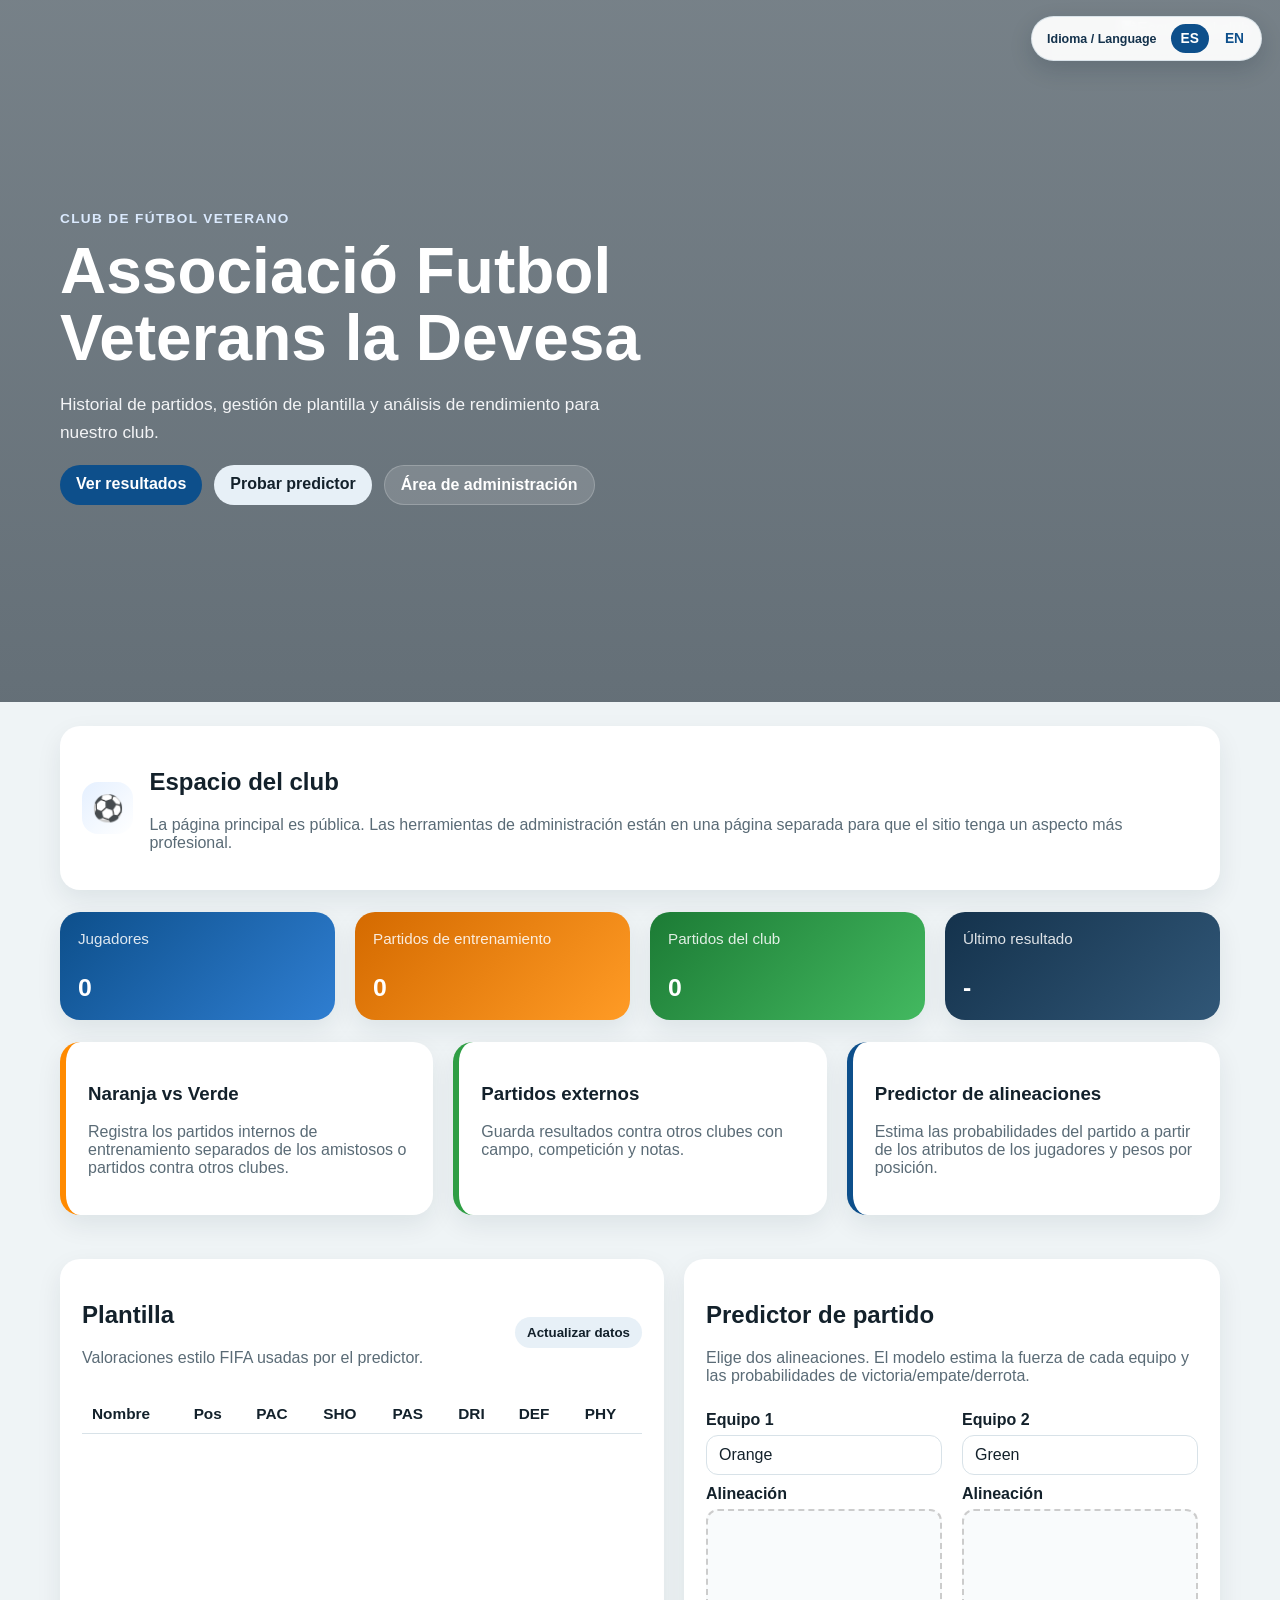
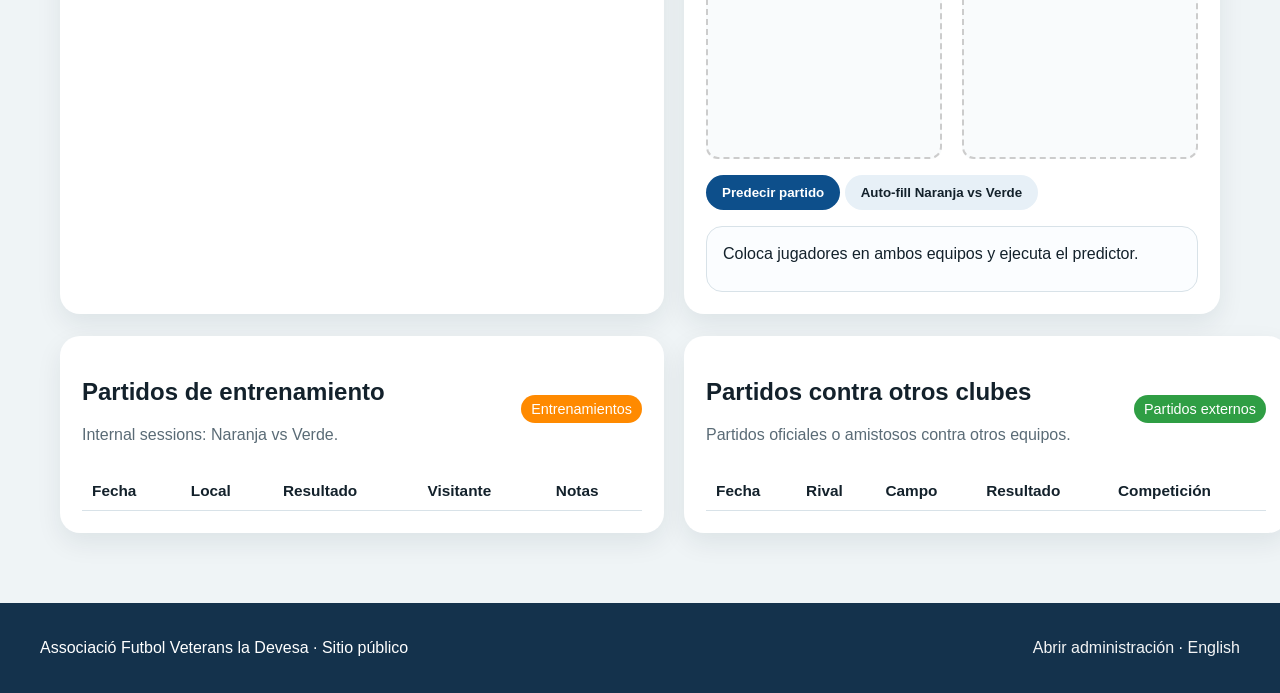
==== commit 93f98447: "toggle button for language" ====
--- a/index.html
+++ b/index.html
@@ -1,32 +1,37 @@
 <!DOCTYPE html>
-<html lang="en">
+<html lang="es">
 <head>
   <meta charset="UTF-8" />
   <meta name="viewport" content="width=device-width, initial-scale=1.0" />
-  <title>Verterans de la Devesa</title>
-  <meta name="description" content="Official club page for Verterans de la Devesa: squad, match history, and a simple player-based match predictor." />
+  <title>Associació Futbol Veterans la Devesa</title>
+  <meta name="description" content="Página oficial de Associació Futbol Veterans la Devesa: plantilla, historial de partidos y predictor basado en jugadores." />
   <link rel="stylesheet" href="styles.css" />
   <script src="https://cdn.jsdelivr.net/npm/@supabase/supabase-js@2"></script>
 </head>
 <body class="public-page">
+  <nav class="language-toggle" aria-label="Selector de idioma">
+    <span class="language-toggle-label">Idioma / Language</span>
+    <a class="active" href="index.html" lang="es">ES</a>
+    <a href="index-en.html" lang="en">EN</a>
+  </nav>
 <header class="hero">
   <div class="hero-overlay">
     <div class="hero-inner">
       <div class="hero-text">
-        <p class="eyebrow">Veterans football club</p>
-        <h1>Verterans de la Devesa</h1>
+        <p class="eyebrow">Club de fútbol veterano</p>
+        <h1>Associació Futbol Veterans la Devesa</h1>
         <p class="lead">
-          Match history, squad management, and performance insights for our club.
+          Historial de partidos, gestión de plantilla y análisis de rendimiento para nuestro club.
         </p>
         <div class="cta-row">
-          <a href="#results" class="btn primary">See Results</a>
-          <a href="#predictor" class="btn secondary">Try Predictor</a>
-          <a href="admin.html" class="btn ghost">Admin Area</a>
+          <a href="#results" class="btn primary">Ver resultados</a>
+          <a href="#predictor" class="btn secondary">Probar predictor</a>
+          <a href="admin.html" class="btn ghost">Área de administración</a>
         </div>
       </div>
 
       <div class="hero-logo">
-        <img src="logo-placeholder.jpeg" alt="Club logo">
+        <img src="logo-placeholder.jpeg" alt="Escudo del club">
       </div>
     </div>
   </div>
@@ -36,42 +41,42 @@
     <section class="feature-banner card">
       <div class="feature-icon">⚽</div>
       <div>
-        <h2>Club hub</h2>
-        <p class="muted">The main page is public. The admin tools live on a separate page so the site looks more like a real club website.</p>
+        <h2>Espacio del club</h2>
+        <p class="muted">La página principal es pública. Las herramientas de administración están en una página separada para que el sitio tenga un aspecto más profesional.</p>
       </div>
     </section>
 
     <section class="stats-grid">
       <article class="stat-card gradient-blue">
-        <span class="stat-label">Players</span>
+        <span class="stat-label">Jugadores</span>
         <strong id="players-count">0</strong>
       </article>
       <article class="stat-card gradient-orange">
-        <span class="stat-label">Practice matches</span>
+        <span class="stat-label">Partidos de entrenamiento</span>
         <strong id="practice-count">0</strong>
       </article>
       <article class="stat-card gradient-green">
-        <span class="stat-label">Club matches</span>
+        <span class="stat-label">Partidos del club</span>
         <strong id="external-count">0</strong>
       </article>
       <article class="stat-card gradient-dark">
-        <span class="stat-label">Latest result</span>
+        <span class="stat-label">Último resultado</span>
         <strong id="latest-result">-</strong>
       </article>
     </section>
 
     <section class="highlights-grid">
       <article class="card accent-card accent-orange">
-        <h3>Orange vs Green</h3>
-        <p class="muted">Track internal training games separately from official or friendly club fixtures.</p>
+        <h3>Naranja vs Verde</h3>
+        <p class="muted">Registra los partidos internos de entrenamiento separados de los amistosos o partidos contra otros clubes.</p>
       </article>
       <article class="card accent-card accent-green">
-        <h3>External fixtures</h3>
-        <p class="muted">Store results against other clubs with venue, competition, and notes.</p>
+        <h3>Partidos externos</h3>
+        <p class="muted">Guarda resultados contra otros clubes con campo, competición y notas.</p>
       </article>
       <article class="card accent-card accent-blue">
-        <h3>Lineup predictor</h3>
-        <p class="muted">Estimate match chances from player attributes and positional weights.</p>
+        <h3>Predictor de alineaciones</h3>
+        <p class="muted">Estima las probabilidades del partido a partir de los atributos de los jugadores y pesos por posición.</p>
       </article>
     </section>
 
@@ -79,16 +84,16 @@
       <div class="card">
         <div class="section-head stacked-mobile">
           <div>
-            <h2>Squad</h2>
-            <p class="muted">FIFA-style player ratings used for the predictor.</p>
+            <h2>Plantilla</h2>
+            <p class="muted">Valoraciones estilo FIFA usadas por el predictor.</p>
           </div>
-          <button id="refresh-players" class="btn small">Refresh data</button>
+          <button id="refresh-players" class="btn small">Actualizar datos</button>
         </div>
         <div class="table-wrap">
           <table>
             <thead>
               <tr>
-                <th>Name</th>
+                <th>Nombre</th>
                 <th>Pos</th>
                 <th>PAC</th>
                 <th>SHO</th>
@@ -104,27 +109,27 @@
       </div>
 
       <div class="card" id="predictor">
-        <h2>Match predictor</h2>
-        <p class="muted">Pick two lineups. The model estimates team strength and win/draw/loss probabilities.</p>
+        <h2>Predictor de partido</h2>
+        <p class="muted">Elige dos alineaciones. El modelo estima la fuerza de cada equipo y las probabilidades de victoria/empate/derrota.</p>
         <div class="predictor-grid">
           <div>
-            <label for="home-team-name">Team 1</label>
+            <label for="home-team-name">Equipo 1</label>
             <input id="home-team-name" value="Orange" />
-            <label for="home-lineup">Lineup</label>
+            <label for="home-lineup">Alineación</label>
             <div id="home-lineup" class="lineup-box"></div>
           </div>
           <div>
-            <label for="away-team-name">Team 2</label>
+            <label for="away-team-name">Equipo 2</label>
             <input id="away-team-name" value="Green" />
-            <label for="away-lineup">Lineup</label>
+            <label for="away-lineup">Alineación</label>
             <div id="away-lineup" class="lineup-box"></div>
           </div>
         </div>
         <div class="predictor-actions">
-          <button id="run-prediction" class="btn primary">Predict match</button>
-          <button id="fill-practice-lineups" class="btn secondary">Auto-fill Orange vs Green</button>
+          <button id="run-prediction" class="btn primary">Predecir partido</button>
+          <button id="fill-practice-lineups" class="btn secondary">Auto-fill Naranja vs Verde</button>
         </div>
-        <div id="prediction-result" class="result-box">Select players on both sides and run the predictor.</div>
+        <div id="prediction-result" class="result-box">Coloca jugadores en ambos equipos y ejecuta el predictor.</div>
       </div>
     </section>
 
@@ -132,20 +137,20 @@
       <div class="card">
         <div class="section-head stacked-mobile">
           <div>
-            <h2>Practice matches</h2>
-            <p class="muted">Internal sessions: Orange vs Green.</p>
+            <h2>Partidos de entrenamiento</h2>
+            <p class="muted">Internal sessions: Naranja vs Verde.</p>
           </div>
-          <span class="tag orange">Training games</span>
+          <span class="tag orange">Entrenamientos</span>
         </div>
         <div class="table-wrap">
           <table>
             <thead>
               <tr>
-                <th>Date</th>
-                <th>Home</th>
-                <th>Score</th>
-                <th>Away</th>
-                <th>Notes</th>
+                <th>Fecha</th>
+                <th>Local</th>
+                <th>Resultado</th>
+                <th>Visitante</th>
+                <th>Notas</th>
               </tr>
             </thead>
             <tbody id="practice-body"></tbody>
@@ -156,20 +161,20 @@
       <div class="card">
         <div class="section-head stacked-mobile">
           <div>
-            <h2>Matches vs other clubs</h2>
-            <p class="muted">Official or friendly matches against outside teams.</p>
+            <h2>Partidos contra otros clubes</h2>
+            <p class="muted">Partidos oficiales o amistosos contra otros equipos.</p>
           </div>
-          <span class="tag green">External fixtures</span>
+          <span class="tag green">Partidos externos</span>
         </div>
         <div class="table-wrap">
           <table>
             <thead>
               <tr>
-                <th>Date</th>
-                <th>Opponent</th>
-                <th>Venue</th>
-                <th>Score</th>
-                <th>Competition</th>
+                <th>Fecha</th>
+                <th>Rival</th>
+                <th>Campo</th>
+                <th>Resultado</th>
+                <th>Competición</th>
               </tr>
             </thead>
             <tbody id="external-body"></tbody>
@@ -181,8 +186,8 @@
 
   <footer class="site-footer">
     <div class="container footer-inner">
-      <p>Verterans de la Devesa · Public site</p>
-      <a href="admin.html" class="footer-link">Open admin page</a>
+      <p>Associació Futbol Veterans la Devesa · Sitio público</p>
+      <span><a href="admin.html" class="footer-link">Abrir administración</a> · <a href="index-en.html" class="footer-link">English</a></span>
     </div>
   </footer>
 
--- a/styles.css
+++ b/styles.css
@@ -49,8 +49,68 @@
   margin: 0 auto;
 }
 
+.lineup-box.drag-over {
+  border-color: #0d4f8b;
+  background: #eef6ff;
+}
+.hero-logo {
+  position: absolute;
+  top: 20px;
+  right: 30px;
+  z-index: 2;
+}
+
+box.addEventListener('dragenter', () => {
+  box.classList.add('drag-over');
+});
+
+box.addEventListener('dragleave', () => {
+  box.classList.remove('drag-over');
+});
+
+box.addEventListener('drop', (e) => {
+  e.preventDefault();
+  box.classList.remove('drag-over');
+
+  const playerId = Number(e.dataTransfer.getData('text/plain'));
+  movePlayer(playerId, id);
+});
+
+.hero-logo img {
+  height: 80px;
+  width: auto;
+
+  /* 🔥 Remove white background look */
+  mix-blend-mode: lighten; 
+  opacity: 0.95;
+
+  /* Optional: soft glow for visibility */
+  filter: drop-shadow(0 2px 6px rgba(0,0,0,0.4));
+}
+
 .container {
   padding: 24px 20px 48px;
+}
+
+.lineup-box {
+  min-height: 250px;
+  border: 2px dashed #ccc;
+  border-radius: 12px;
+  padding: 10px;
+  background: #f9fbfc;
+}
+
+.player-card {
+  padding: 8px 10px;
+  margin: 6px 0;
+  border-radius: 8px;
+  background: white;
+  border: 1px solid #ddd;
+  cursor: grab;
+}
+
+.player-card:active {
+  cursor: grabbing;
 }
 
 /* Hero */
@@ -567,3 +627,66 @@
     align-items: flex-start;
   }
 }
+
+
+
+
+/* Fixed language toggle */
+.language-toggle {
+  position: fixed;
+  top: 16px;
+  right: 18px;
+  z-index: 9999;
+  display: inline-flex;
+  align-items: center;
+  gap: 6px;
+  padding: 7px;
+  border-radius: 999px;
+  background: rgba(255, 255, 255, 0.94);
+  border: 1px solid rgba(216, 226, 232, 0.95);
+  box-shadow: 0 8px 22px rgba(16, 35, 49, 0.18);
+  backdrop-filter: blur(8px);
+}
+
+.language-toggle-label {
+  padding: 0 8px;
+  font-size: 0.78rem;
+  font-weight: 700;
+  color: var(--primary-2);
+  white-space: nowrap;
+}
+
+.language-toggle a {
+  display: inline-flex;
+  align-items: center;
+  justify-content: center;
+  min-width: 38px;
+  padding: 7px 10px;
+  border-radius: 999px;
+  font-size: 0.86rem;
+  font-weight: 800;
+  color: var(--primary);
+  text-decoration: none;
+}
+
+.language-toggle a.active {
+  background: var(--primary);
+  color: #ffffff;
+}
+
+@media (max-width: 560px) {
+  .language-toggle {
+    top: 10px;
+    right: 10px;
+    padding: 5px;
+  }
+
+  .language-toggle-label {
+    display: none;
+  }
+
+  .language-toggle a {
+    min-width: 34px;
+    padding: 6px 9px;
+  }
+}
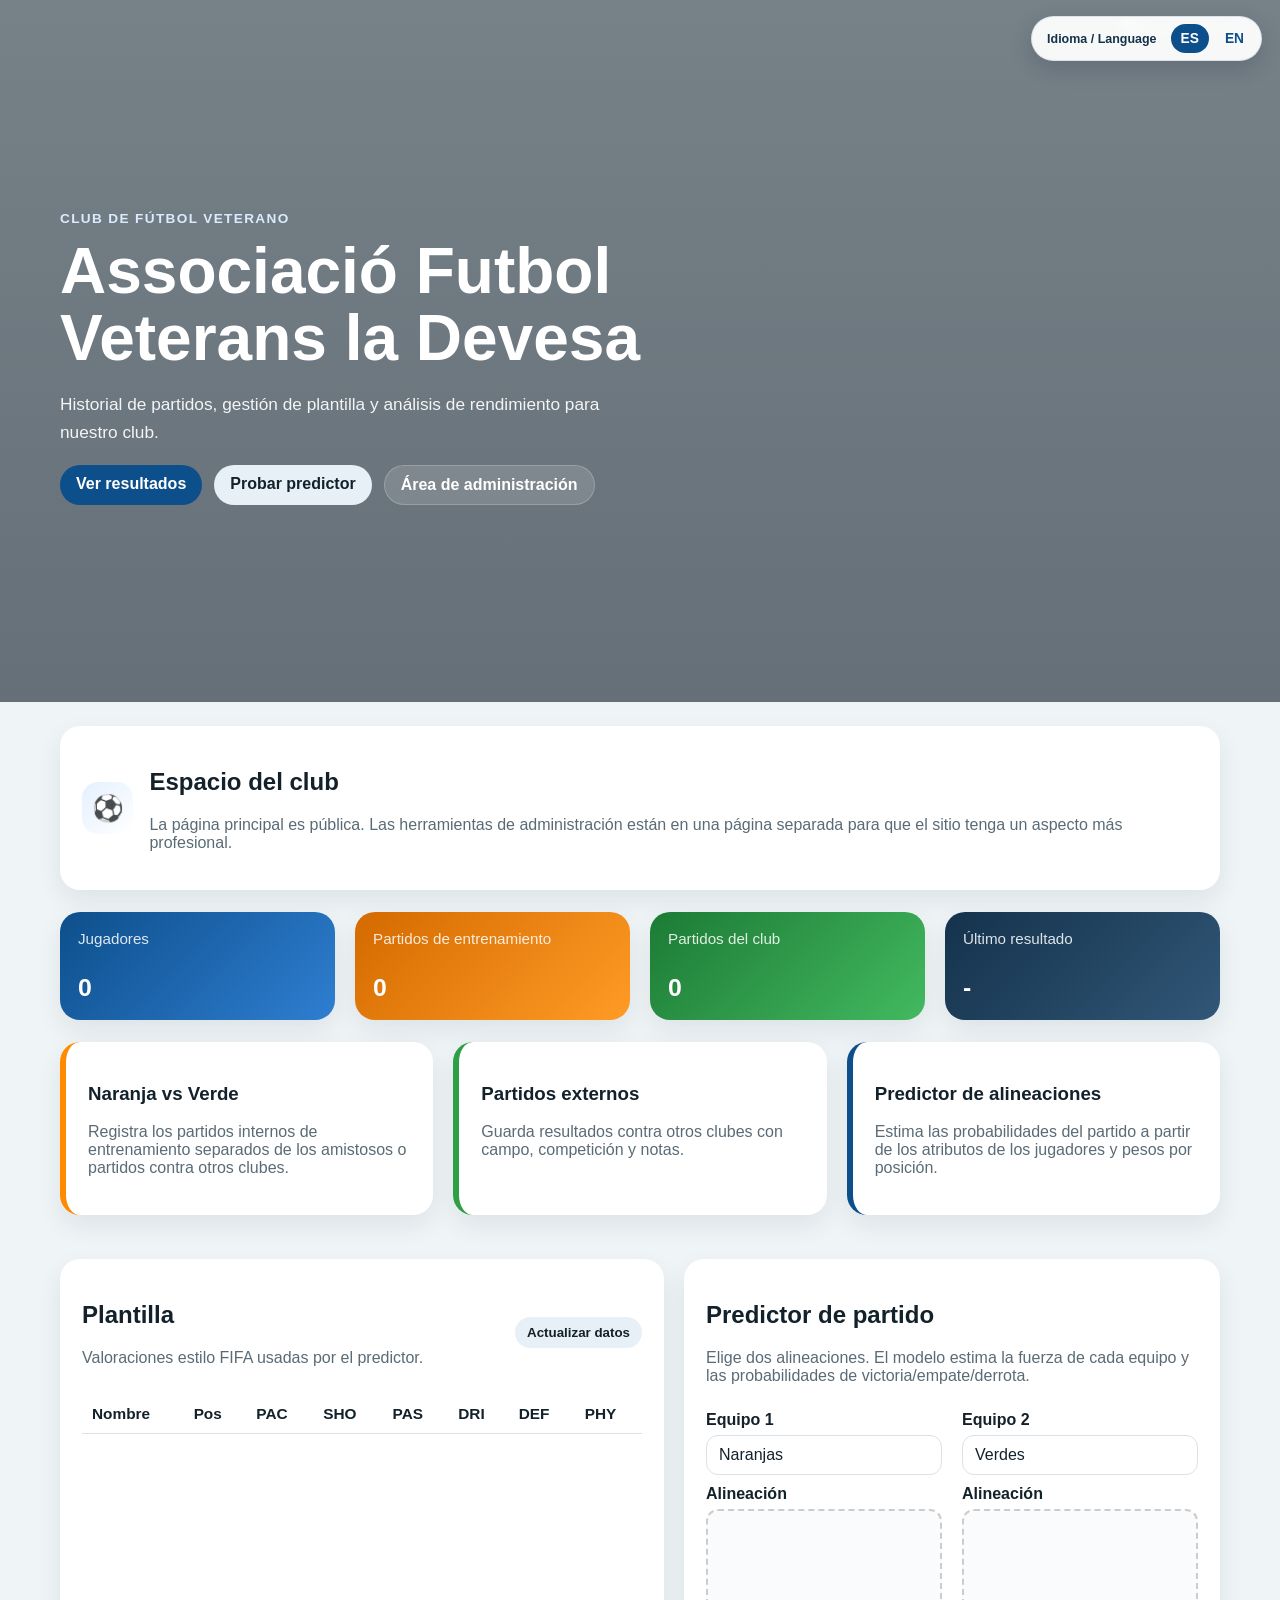
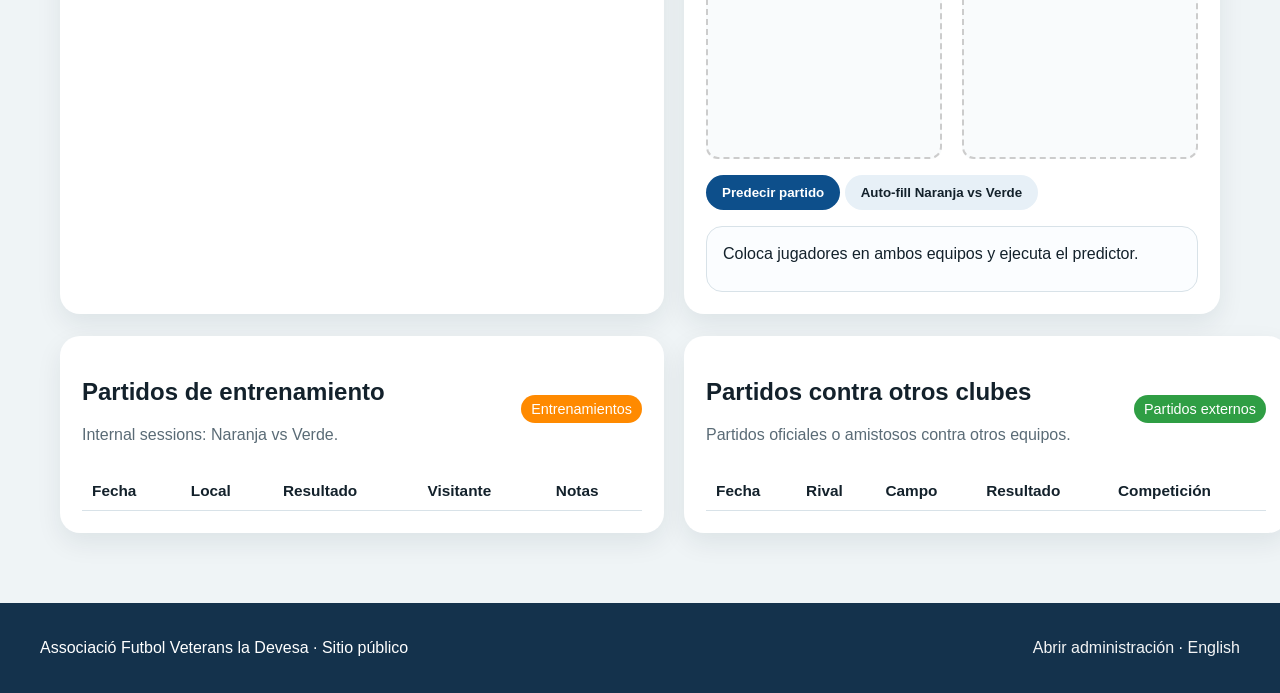
==== commit 74c8aeab: "Update index.html" ====
--- a/index.html
+++ b/index.html
@@ -114,13 +114,13 @@
         <div class="predictor-grid">
           <div>
             <label for="home-team-name">Equipo 1</label>
-            <input id="home-team-name" value="Orange" />
+            <input id="home-team-name" value="Naranjas" />
             <label for="home-lineup">Alineación</label>
             <div id="home-lineup" class="lineup-box"></div>
           </div>
           <div>
             <label for="away-team-name">Equipo 2</label>
-            <input id="away-team-name" value="Green" />
+            <input id="away-team-name" value="Verdes" />
             <label for="away-lineup">Alineación</label>
             <div id="away-lineup" class="lineup-box"></div>
           </div>
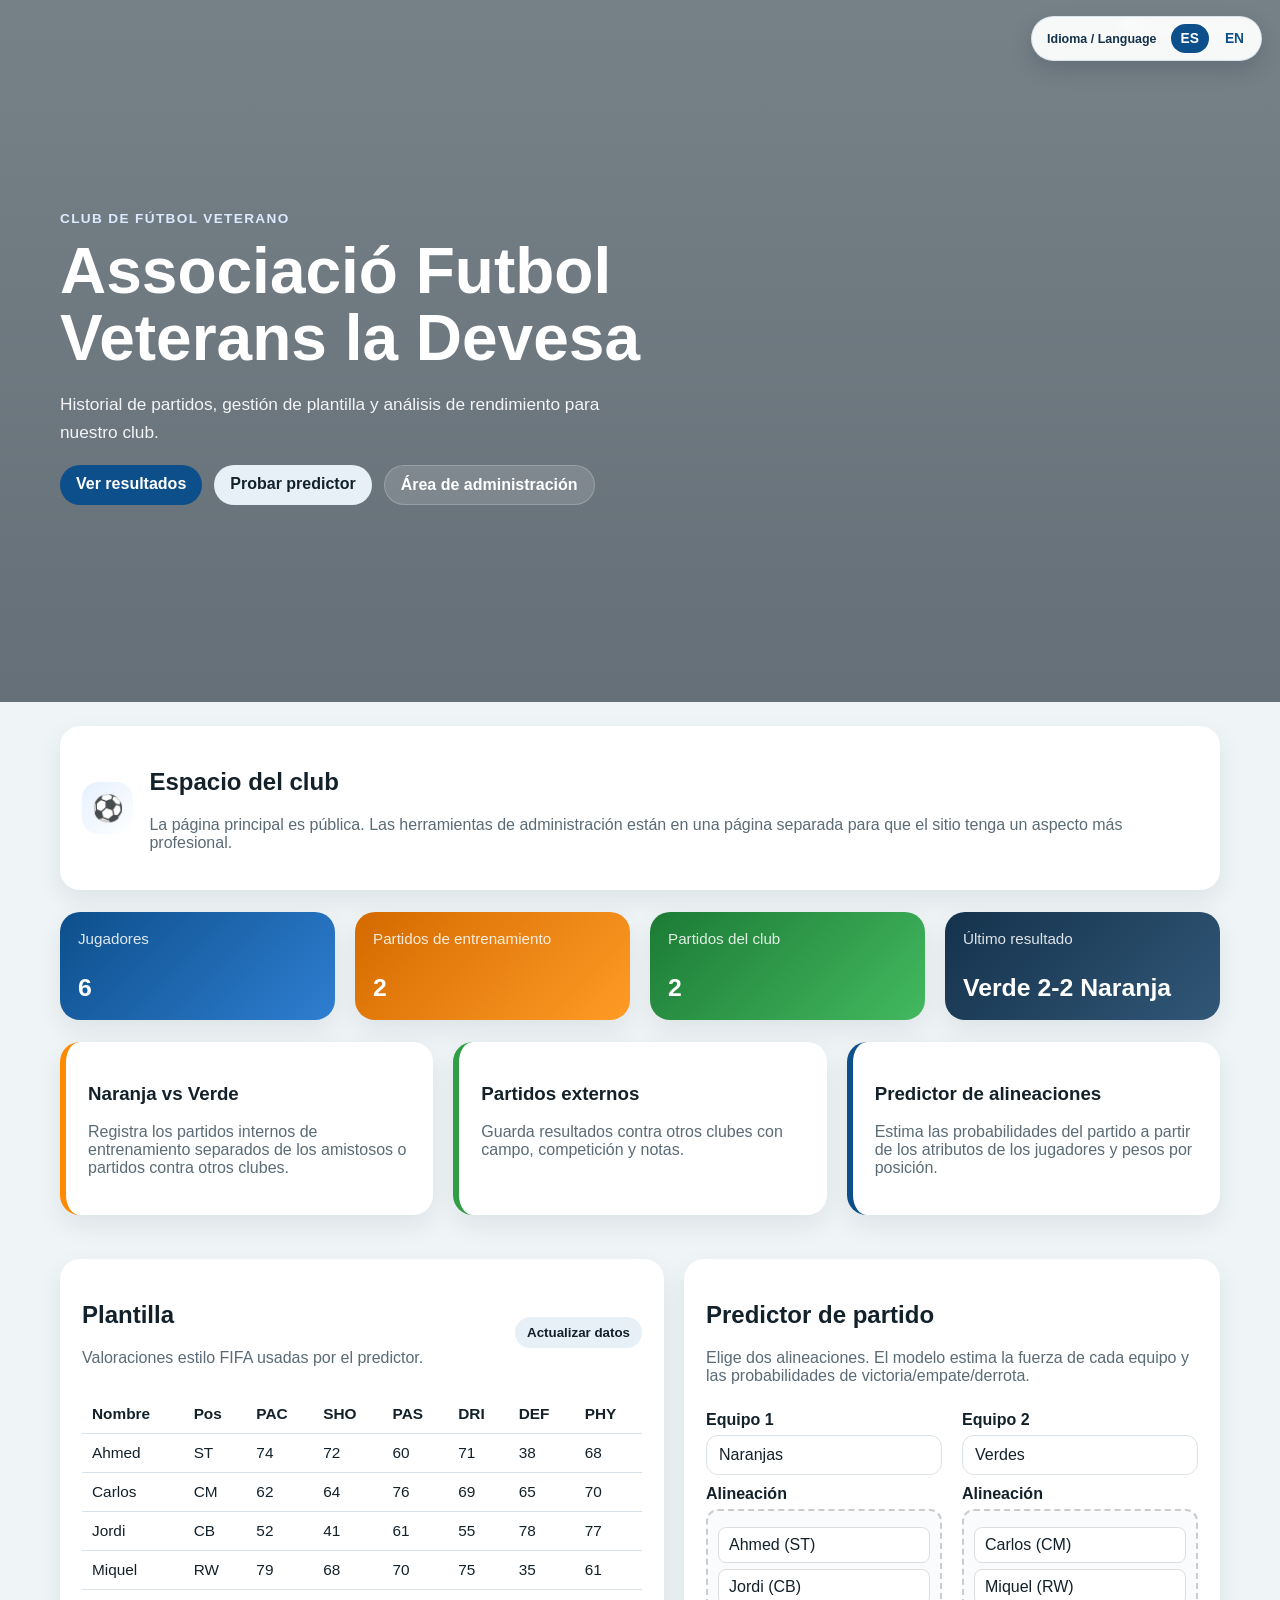
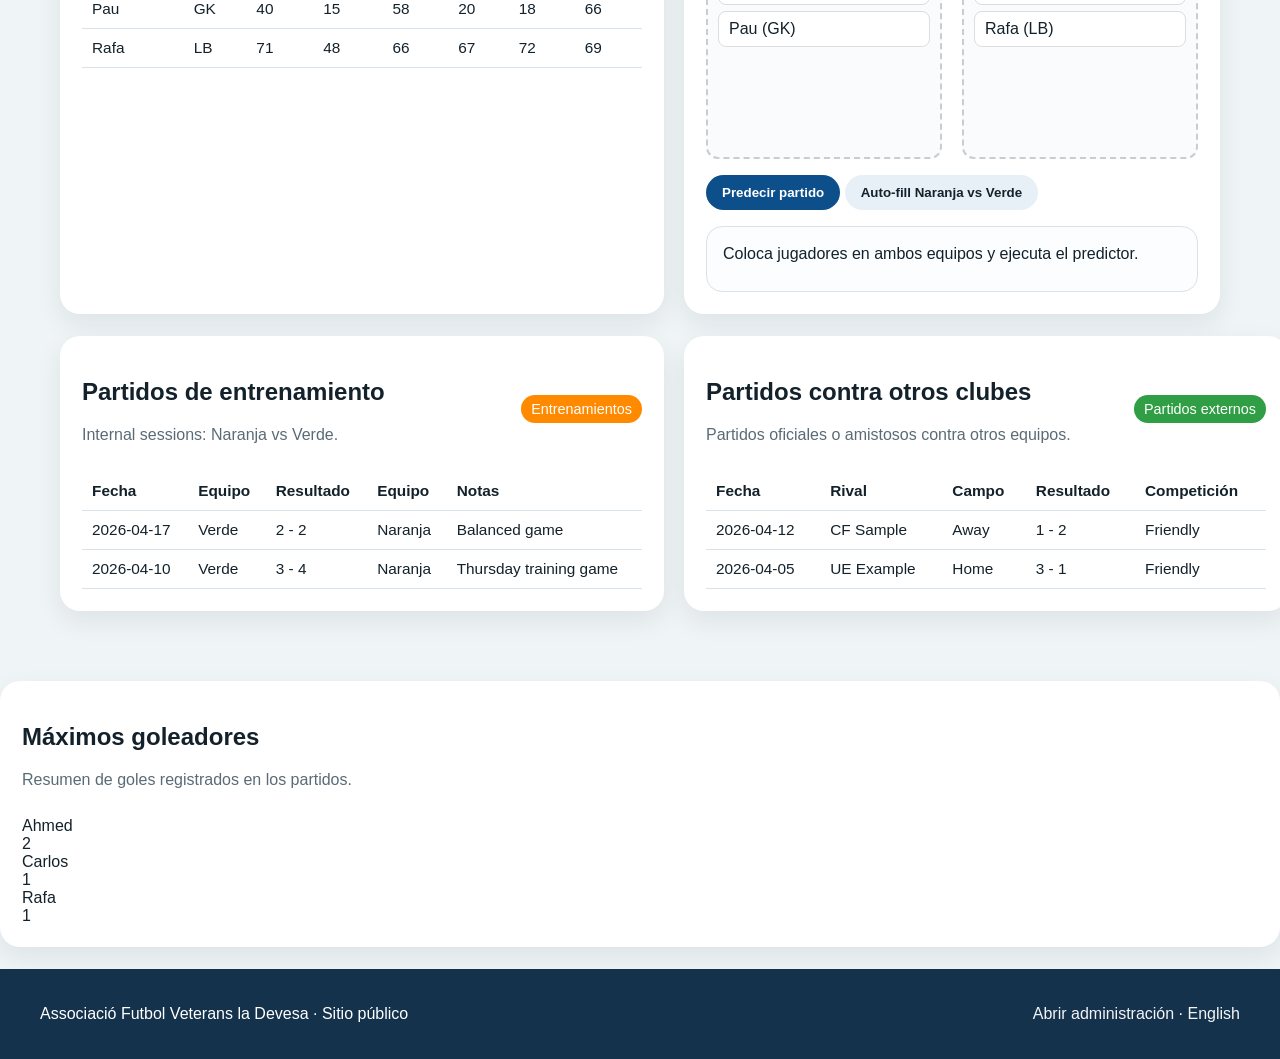
==== commit fa6e0127: "Add files via upload" ====
--- a/index.html
+++ b/index.html
@@ -147,9 +147,9 @@
             <thead>
               <tr>
                 <th>Fecha</th>
-                <th>Local</th>
+                <th>Equipo</th>
                 <th>Resultado</th>
-                <th>Visitante</th>
+                <th>Equipo</th>
                 <th>Notas</th>
               </tr>
             </thead>
@@ -183,6 +183,15 @@
       </div>
     </section>
   </main>
+  <section class="card" id="top-scorers">
+  <div class="section-head stacked-mobile">
+    <div>
+      <h2>Máximos goleadores</h2>
+      <p class="muted">Resumen de goles registrados en los partidos.</p>
+    </div>
+    </div>
+    <div id="scorers-chart" class="bar-chart"></div>
+  </section>
 
   <footer class="site-footer">
     <div class="container footer-inner">
@@ -191,7 +200,7 @@
     </div>
   </footer>
 
-  <script src="config.js"></script>
-  <script src="app.js"></script>
+  <script src="config.js?v=3"></script>
+  <script src="app.js?v=3"></script>
 </body>
 </html>
